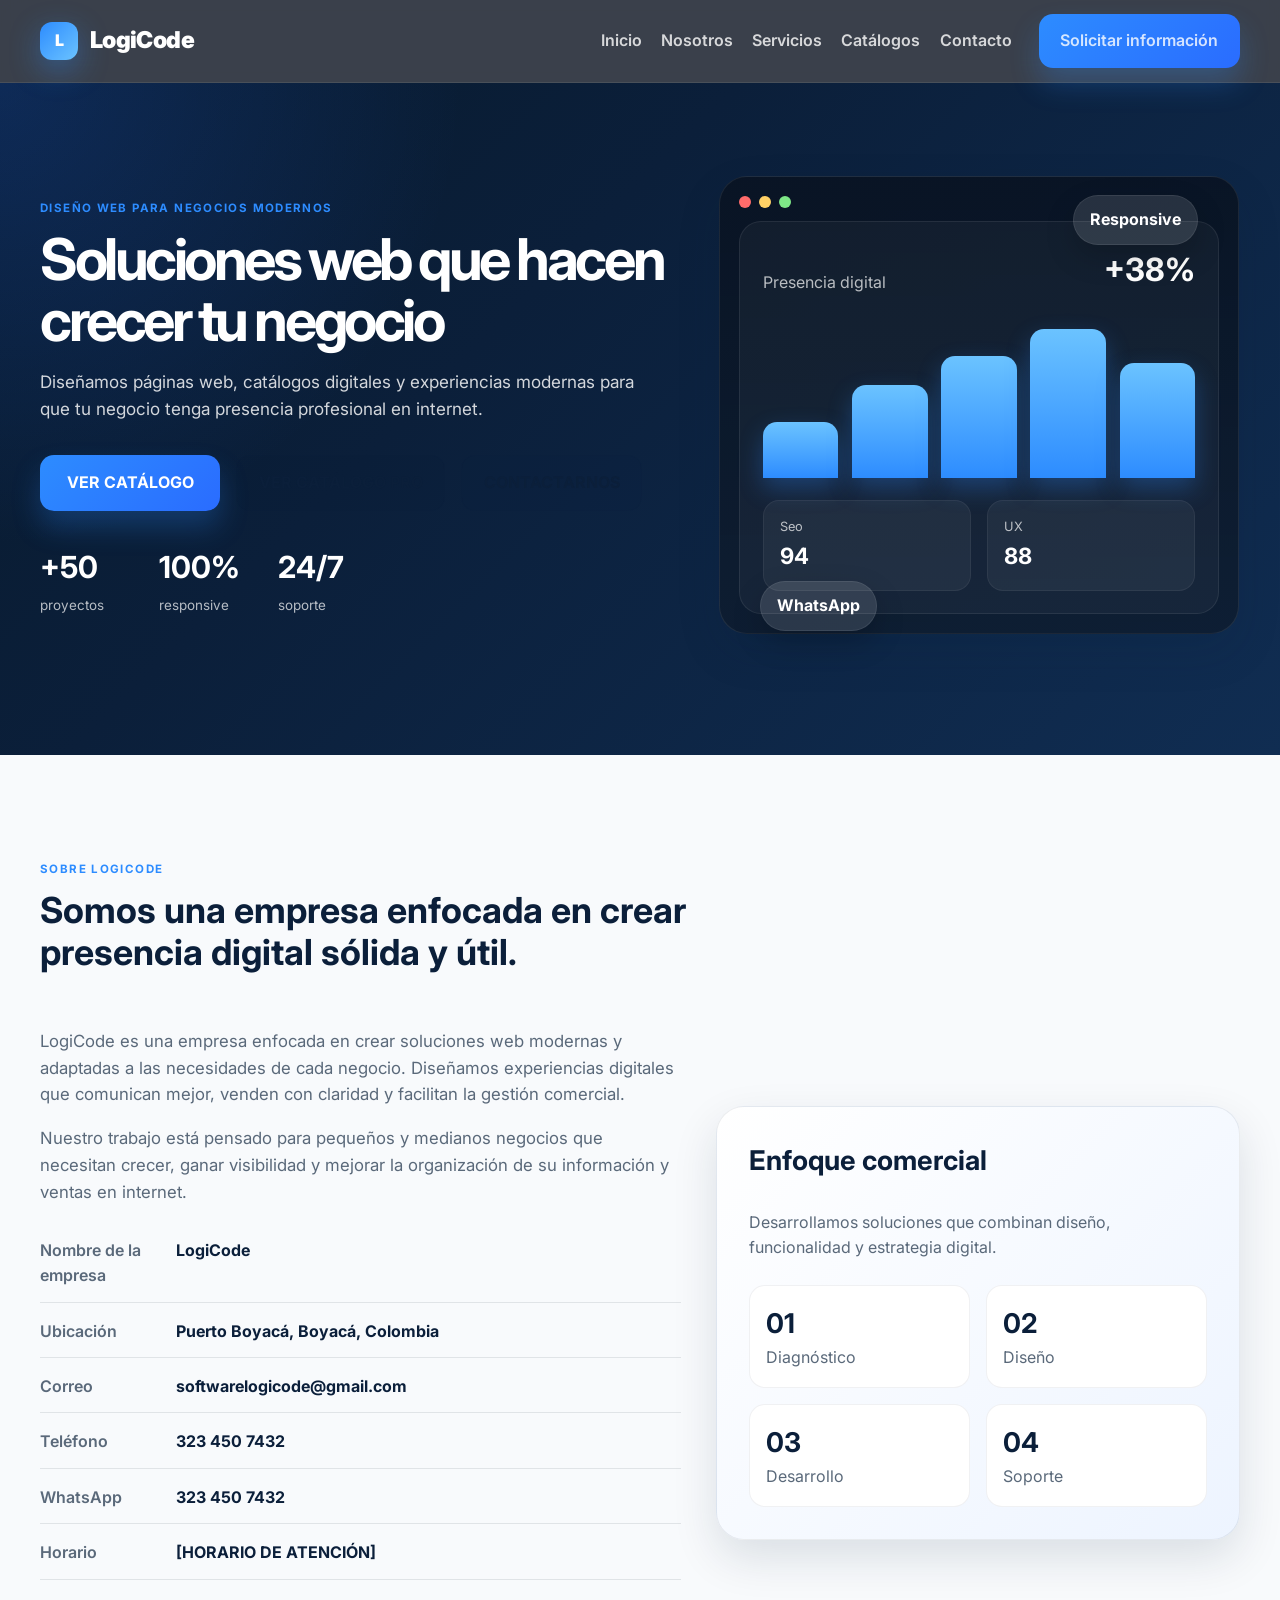
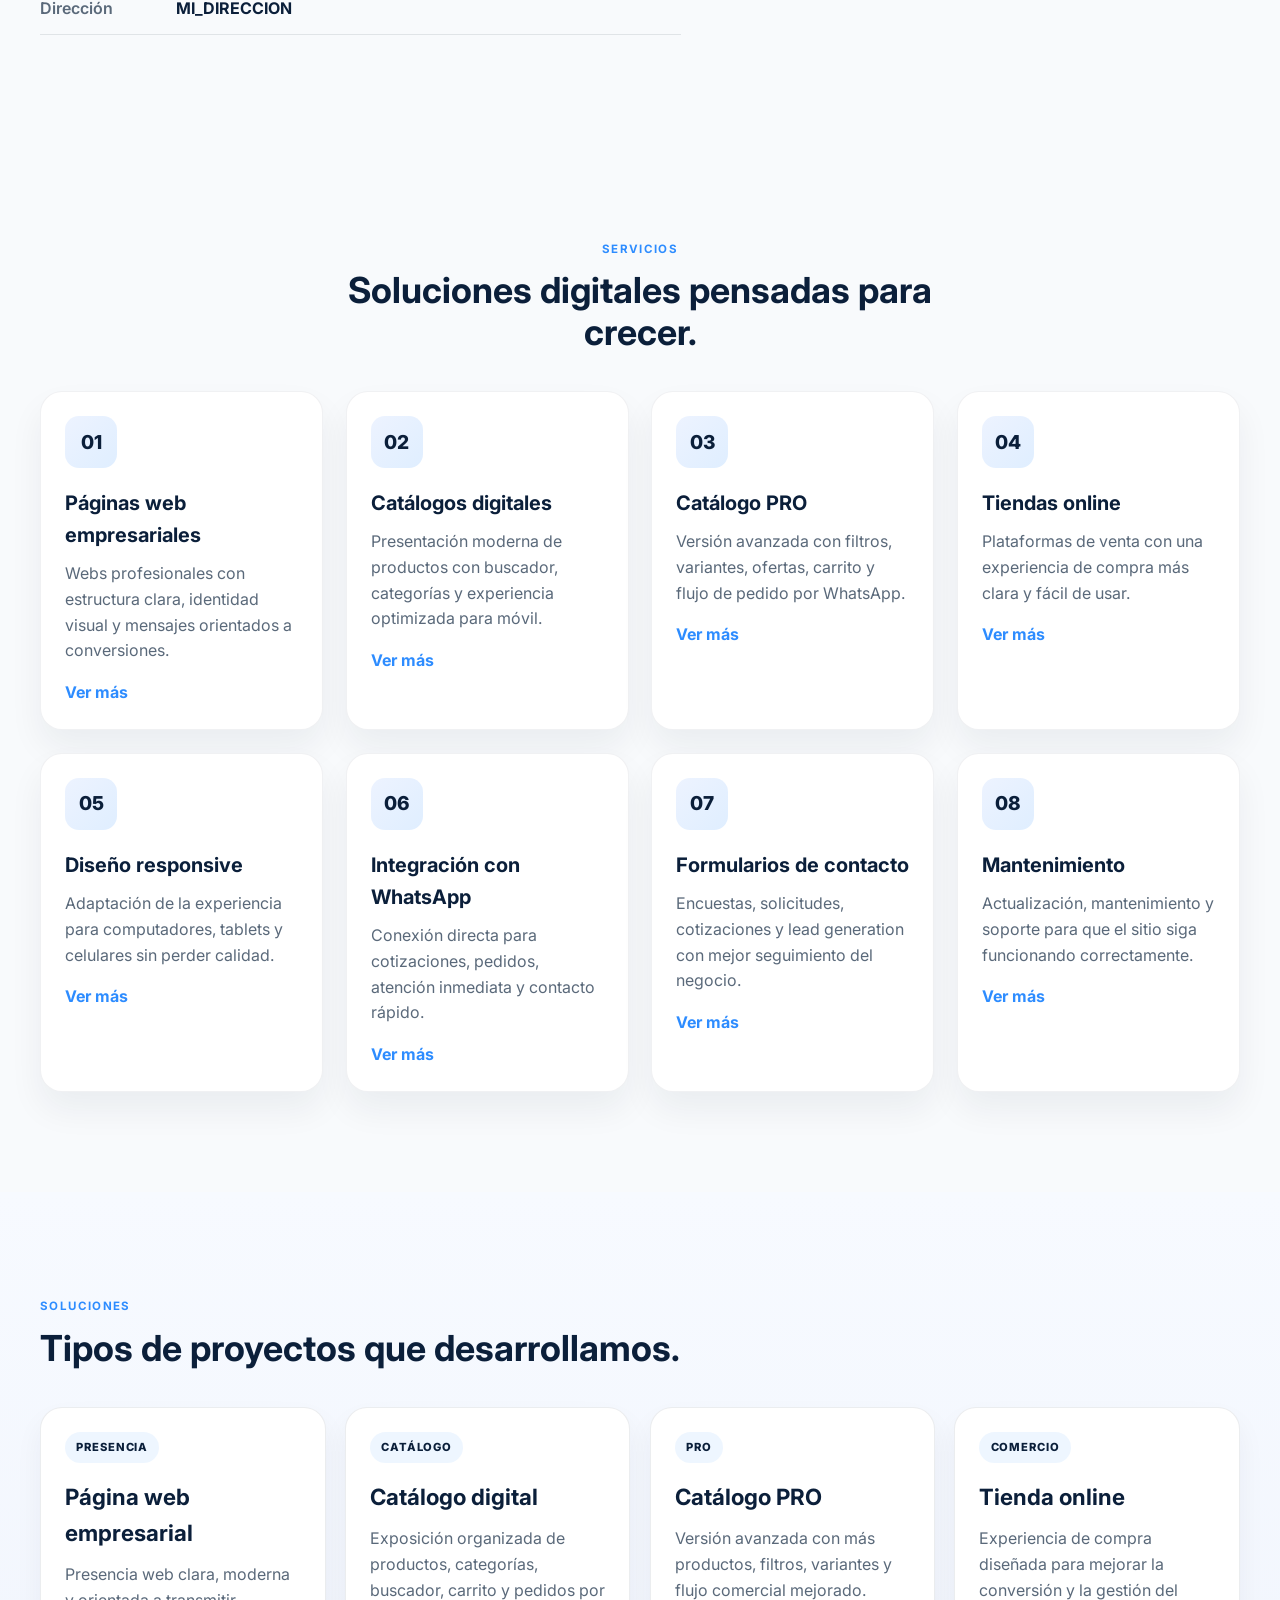
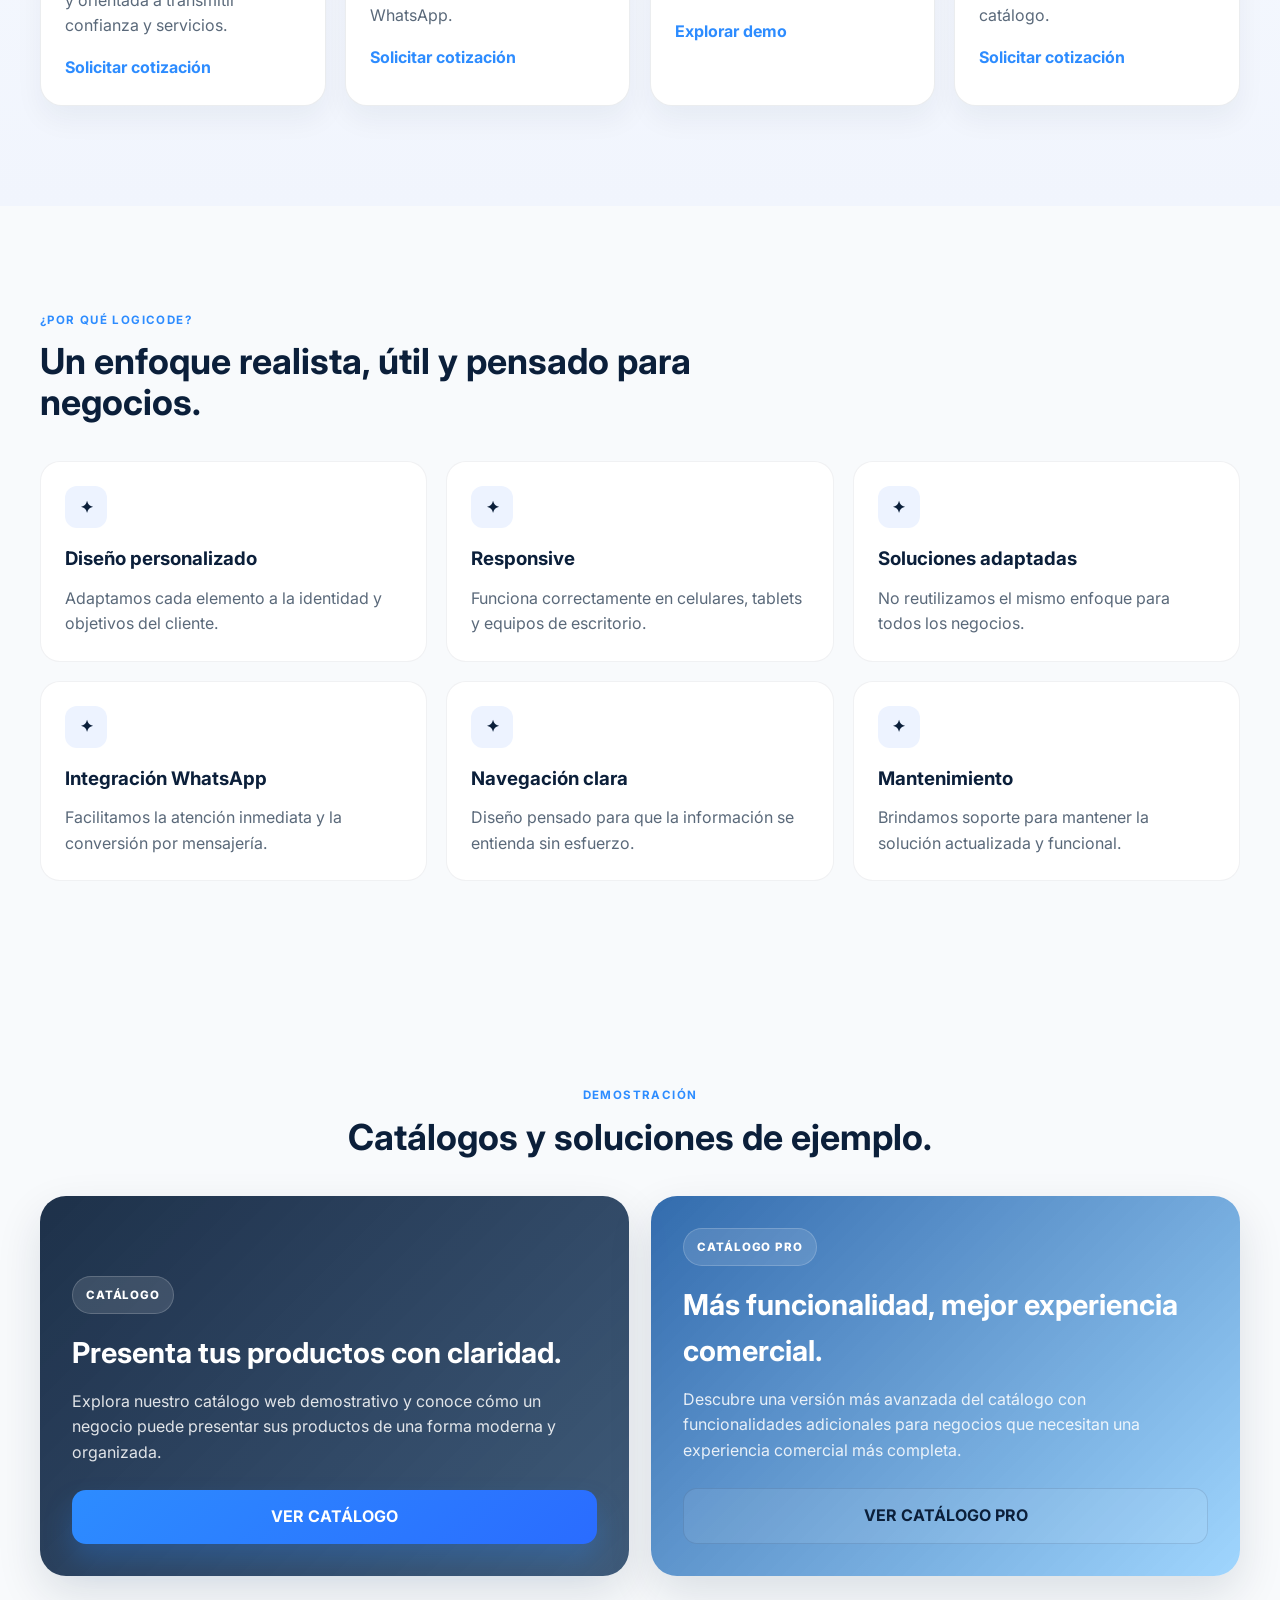
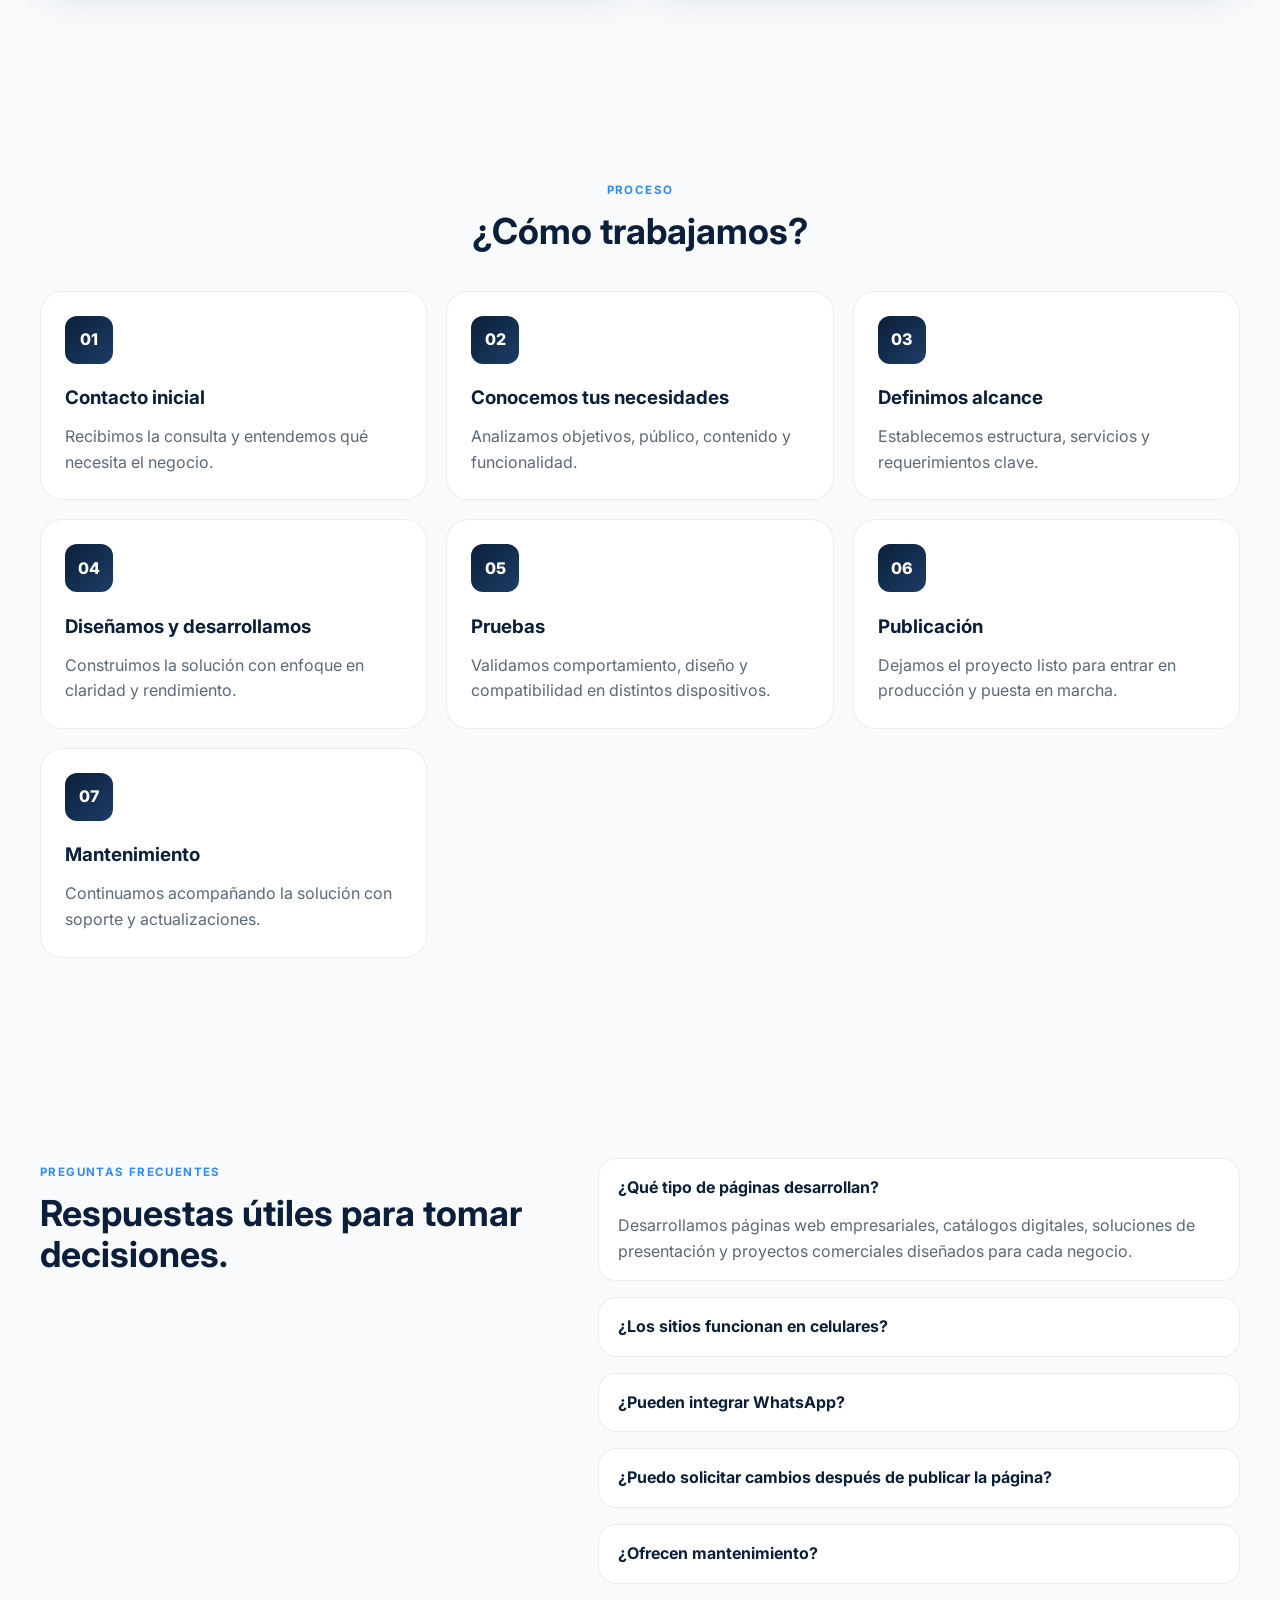
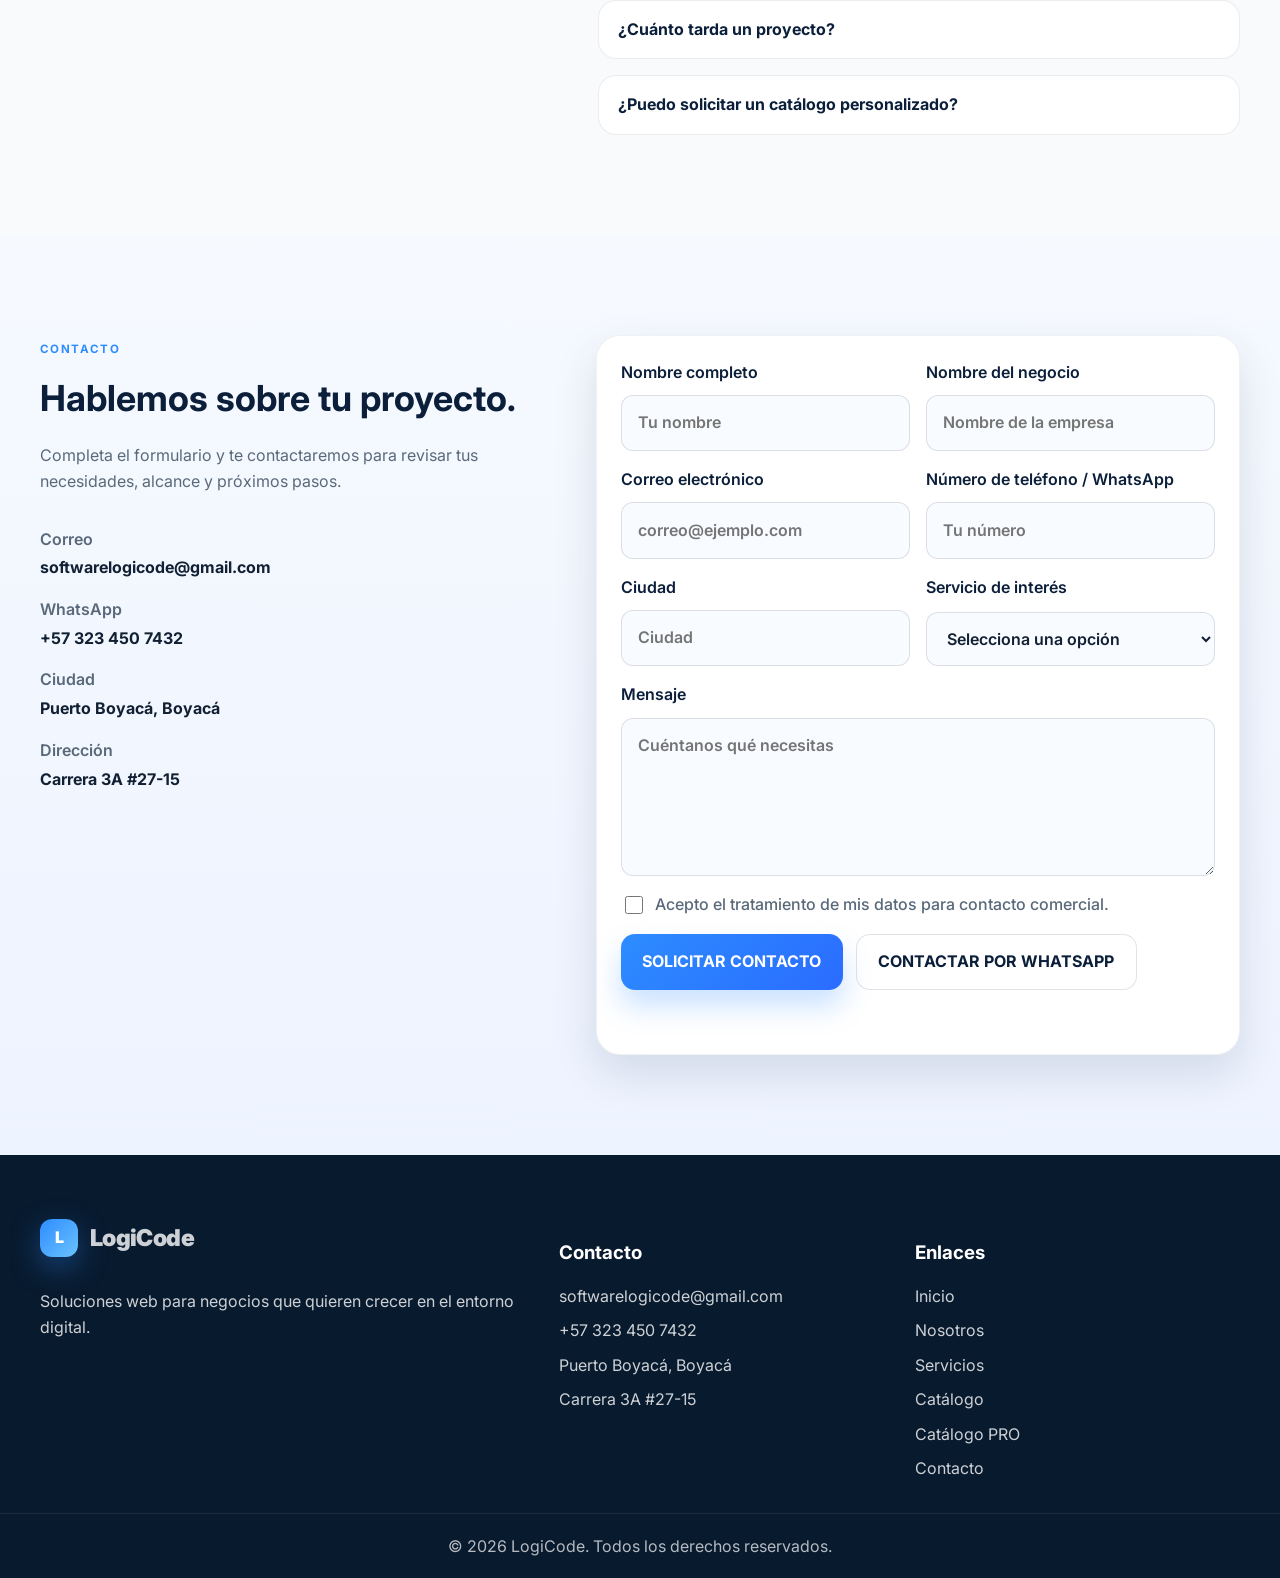
==== index.html @ 5fff2d97 "Add files via upload" ====
<!DOCTYPE html>
<html lang="es">
  <head>
    <meta charset="UTF-8" />
    <meta name="viewport" content="width=device-width, initial-scale=1.0" />
    <title>LogiCode | Desarrollo Web y Catálogos Digitales</title>
    <meta
      name="description"
      content="LogiCode desarrolla páginas web, catálogos digitales y soluciones web personalizadas para negocios."
    />
    <meta name="theme-color" content="#0b1f3a" />
    <meta property="og:title" content="LogiCode | Desarrollo Web y Catálogos Digitales" />
    <meta
      property="og:description"
      content="Soluciones web para negocios que quieren crecer en el entorno digital."
    />
    <meta property="og:type" content="website" />
    <link rel="icon" href="img/logo/favicon-placeholder.svg" type="image/svg+xml" />
    <link rel="preconnect" href="https://fonts.googleapis.com" />
    <link rel="preconnect" href="https://fonts.gstatic.com" crossorigin />
    <link
      href="https://fonts.googleapis.com/css2?family=Inter:wght@400;500;600;700;800;900&display=swap"
      rel="stylesheet"
    />
    <link rel="stylesheet" href="css/styles.css" />
    <link rel="stylesheet" href="css/responsive.css" />
  </head>
  <body>
    <header class="site-header">
      <div class="container nav-wrap">
        <a href="#inicio" class="brand" aria-label="LogiCode inicio">
          <span class="brand-mark">L</span>
          <span class="brand-text">LogiCode</span>
        </a>

        <button class="nav-toggle" aria-label="Abrir menú" aria-expanded="false">
          <span></span>
          <span></span>
          <span></span>
        </button>

        <nav class="main-nav" aria-label="Menú principal">
          <a href="#inicio">Inicio</a>
          <a href="#nosotros">Nosotros</a>
          <a href="#servicios">Servicios</a>
          <a href="#catalogos">Catálogos</a>
          <a href="#contacto">Contacto</a>
          <a href="#contacto" class="btn btn-primary nav-cta">Solicitar información</a>
        </nav>
      </div>
    </header>

    <main>
      <section id="inicio" class="hero section">
        <div class="container hero-grid">
          <div class="hero-copy">
            <span class="eyebrow">Diseño web para negocios modernos</span>
            <h1>Soluciones web que hacen crecer tu negocio</h1>
            <p>
              Diseñamos páginas web, catálogos digitales y experiencias modernas para que tu negocio tenga
              presencia profesional en internet.
            </p>

            <div class="hero-actions">
              <a
                class="btn btn-primary"
                href="https://mazosam69-source.github.io/tienda-online-prueba/"
                target="_blank"
                rel="noopener noreferrer"
                >VER CATÁLOGO</a
              >
              <a class="btn btn-secondary" href="catalogo-pro.html">VER CATÁLOGO PRO</a>
              <a class="btn btn-ghost" href="#contacto">CONTACTARNOS</a>
            </div>

            <ul class="hero-metrics" aria-label="Indicadores de LogiCode">
              <li><strong>+50</strong><span>proyectos</span></li>
              <li><strong>100%</strong><span>responsive</span></li>
              <li><strong>24/7</strong><span>soporte</span></li>
            </ul>
          </div>

          <div class="hero-visual" aria-label="Vista técnica de una web profesional">
            <div class="dashboard-card main-card">
              <div class="card-topbar">
                <span></span>
                <span></span>
                <span></span>
              </div>
              <div class="screen-content">
                <div class="stat-panel">
                  <p>Presencia digital</p>
                  <strong>+38%</strong>
                </div>
                <div class="chart-bars" aria-hidden="true">
                  <span style="height: 35%"></span>
                  <span style="height: 58%"></span>
                  <span style="height: 76%"></span>
                  <span style="height: 93%"></span>
                  <span style="height: 72%"></span>
                </div>
                <div class="mini-cards">
                  <div>
                    <span>Seo</span>
                    <strong>94</strong>
                  </div>
                  <div>
                    <span>UX</span>
                    <strong>88</strong>
                  </div>
                </div>
              </div>
            </div>
            <div class="floating-badge floating-badge-top">Responsive</div>
            <div class="floating-badge floating-badge-bottom">WhatsApp</div>
          </div>
        </div>
      </section>

      <section id="nosotros" class="section about">
        <div class="container">
          <div class="section-heading">
            <span class="eyebrow">Sobre LogiCode</span>
            <h2>Somos una empresa enfocada en crear presencia digital sólida y útil.</h2>
          </div>

          <div class="about-grid">
            <div class="about-copy">
              <p>
                LogiCode es una empresa enfocada en crear soluciones web modernas y adaptadas a las necesidades de
                cada negocio. Diseñamos experiencias digitales que comunican mejor, venden con claridad y facilitan la
                gestión comercial.
              </p>
              <p>
                Nuestro trabajo está pensado para pequeños y medianos negocios que necesitan crecer, ganar visibilidad y
                mejorar la organización de su información y ventas en internet.
              </p>

              <div class="info-list">
                <div>
                  <span>Nombre de la empresa    </span>
                  <strong>LogiCode</strong>
                </div>
                <div>
                  <span>Ubicación</span>
                  <strong>Puerto Boyacá, Boyacá, Colombia</strong>
                </div>
                <div>
                  <span>Correo</span>
                  <strong>softwarelogicode@gmail.com</strong>
                </div>
                <div>
                  <span>Teléfono</span>
                  <strong>323 450 7432</strong>
                </div>
                <div>
                  <span>WhatsApp</span>
                  <strong>323 450 7432</strong>
                </div>
                <div>
                  <span>Horario</span>
                  <strong>[HORARIO DE ATENCIÓN]</strong>
                </div>
                <div>
                  <span>Dirección</span>
                  <strong>MI_DIRECCION</strong>
                </div>
              </div>
            </div>

            <div class="about-panel">
              <div class="panel-card">
                <h3>Enfoque comercial</h3>
                <p>Desarrollamos soluciones que combinan diseño, funcionalidad y estrategia digital.</p>
                <div class="stats-mini">
                  <div>
                    <strong>01</strong>
                    <span>Diagnóstico</span>
                  </div>
                  <div>
                    <strong>02</strong>
                    <span>Diseño</span>
                  </div>
                  <div>
                    <strong>03</strong>
                    <span>Desarrollo</span>
                  </div>
                  <div>
                    <strong>04</strong>
                    <span>Soporte</span>
                  </div>
                </div>
              </div>
            </div>
          </div>
        </div>
      </section>

      <section id="servicios" class="section services">
        <div class="container">
          <div class="section-heading center">
            <span class="eyebrow">Servicios</span>
            <h2>Soluciones digitales pensadas para crecer.</h2>
          </div>

          <div class="cards-grid services-grid">
            <article class="service-card">
              <div class="icon-wrap">01</div>
              <h3>Páginas web empresariales</h3>
              <p>Webs profesionales con estructura clara, identidad visual y mensajes orientados a conversiones.</p>
              <a href="#contacto">Ver más</a>
            </article>

            <article class="service-card">
              <div class="icon-wrap">02</div>
              <h3>Catálogos digitales</h3>
              <p>Presentación moderna de productos con buscador, categorías y experiencia optimizada para móvil.</p>
              <a href="#catalogos">Ver más</a>
            </article>

            <article class="service-card">
              <div class="icon-wrap">03</div>
              <h3>Catálogo PRO</h3>
              <p>Versión avanzada con filtros, variantes, ofertas, carrito y flujo de pedido por WhatsApp.</p>
              <a href="catalogo-pro.html">Ver más</a>
            </article>

            <article class="service-card">
              <div class="icon-wrap">04</div>
              <h3>Tiendas online</h3>
              <p>Plataformas de venta con una experiencia de compra más clara y fácil de usar.</p>
              <a href="#contacto">Ver más</a>
            </article>

            <article class="service-card">
              <div class="icon-wrap">05</div>
              <h3>Diseño responsive</h3>
              <p>Adaptación de la experiencia para computadores, tablets y celulares sin perder calidad.</p>
              <a href="#contacto">Ver más</a>
            </article>

            <article class="service-card">
              <div class="icon-wrap">06</div>
              <h3>Integración con WhatsApp</h3>
              <p>Conexión directa para cotizaciones, pedidos, atención inmediata y contacto rápido.</p>
              <a href="#contacto">Ver más</a>
            </article>

            <article class="service-card">
              <div class="icon-wrap">07</div>
              <h3>Formularios de contacto</h3>
              <p>Encuestas, solicitudes, cotizaciones y lead generation con mejor seguimiento del negocio.</p>
              <a href="#contacto">Ver más</a>
            </article>

            <article class="service-card">
              <div class="icon-wrap">08</div>
              <h3>Mantenimiento</h3>
              <p>Actualización, mantenimiento y soporte para que el sitio siga funcionando correctamente.</p>
              <a href="#contacto">Ver más</a>
            </article>
          </div>
        </div>
      </section>

      <section class="section solutions">
        <div class="container">
          <div class="section-heading">
            <span class="eyebrow">Soluciones</span>
            <h2>Tipos de proyectos que desarrollamos.</h2>
          </div>

          <div class="solution-list">
            <article class="solution-item">
              <span class="solution-tag">PRESENCIA</span>
              <h3>Página web empresarial</h3>
              <p>Presencia web clara, moderna y orientada a transmitir confianza y servicios.</p>
              <a href="#contacto" class="link-button">Solicitar cotización</a>
            </article>

            <article class="solution-item">
              <span class="solution-tag">CATÁLOGO</span>
              <h3>Catálogo digital</h3>
              <p>Exposición organizada de productos, categorías, buscador, carrito y pedidos por WhatsApp.</p>
              <a href="#catalogos" class="link-button">Solicitar cotización</a>
            </article>

            <article class="solution-item">
              <span class="solution-tag">PRO</span>
              <h3>Catálogo PRO</h3>
              <p>Versión avanzada con más productos, filtros, variantes y flujo comercial mejorado.</p>
              <a href="catalogo-pro.html" class="link-button">Explorar demo</a>
            </article>

            <article class="solution-item">
              <span class="solution-tag">COMERCIO</span>
              <h3>Tienda online</h3>
              <p>Experiencia de compra diseñada para mejorar la conversión y la gestión del catálogo.</p>
              <a href="#contacto" class="link-button">Solicitar cotización</a>
            </article>
          </div>
        </div>
      </section>

      <section class="section advantages">
        <div class="container">
          <div class="section-heading">
            <span class="eyebrow">¿Por qué LogiCode?</span>
            <h2>Un enfoque realista, útil y pensado para negocios.</h2>
          </div>

          <div class="advantages-grid">
            <div class="advantage-item">
              <span class="advantage-icon">✦</span>
              <h3>Diseño personalizado</h3>
              <p>Adaptamos cada elemento a la identidad y objetivos del cliente.</p>
            </div>
            <div class="advantage-item">
              <span class="advantage-icon">✦</span>
              <h3>Responsive</h3>
              <p>Funciona correctamente en celulares, tablets y equipos de escritorio.</p>
            </div>
            <div class="advantage-item">
              <span class="advantage-icon">✦</span>
              <h3>Soluciones adaptadas</h3>
              <p>No reutilizamos el mismo enfoque para todos los negocios.</p>
            </div>
            <div class="advantage-item">
              <span class="advantage-icon">✦</span>
              <h3>Integración WhatsApp</h3>
              <p>Facilitamos la atención inmediata y la conversión por mensajería.</p>
            </div>
            <div class="advantage-item">
              <span class="advantage-icon">✦</span>
              <h3>Navegación clara</h3>
              <p>Diseño pensado para que la información se entienda sin esfuerzo.</p>
            </div>
            <div class="advantage-item">
              <span class="advantage-icon">✦</span>
              <h3>Mantenimiento</h3>
              <p>Brindamos soporte para mantener la solución actualizada y funcional.</p>
            </div>
          </div>
        </div>
      </section>

      <section id="catalogos" class="section demo-catalogs">
        <div class="container">
          <div class="section-heading center">
            <span class="eyebrow">Demostración</span>
            <h2>Catálogos y soluciones de ejemplo.</h2>
          </div>

          <div class="catalog-demo-grid">
            <article class="demo-card demo-card-primary">
              <span class="demo-label">CATÁLOGO</span>
              <h3>Presenta tus productos con claridad.</h3>
              <p>
                Explora nuestro catálogo web demostrativo y conoce cómo un negocio puede presentar sus productos de una
                forma moderna y organizada.
              </p>
              <a
                class="btn btn-primary"
                href="https://mazosam69-source.github.io/tienda-online-prueba/"
                target="_blank"
                rel="noopener noreferrer"
                >VER CATÁLOGO</a
              >
            </article>

            <article class="demo-card demo-card-secondary">
              <span class="demo-label">CATÁLOGO PRO</span>
              <h3>Más funcionalidad, mejor experiencia comercial.</h3>
              <p>
                Descubre una versión más avanzada del catálogo con funcionalidades adicionales para negocios que necesitan
                una experiencia comercial más completa.
              </p>
              <a class="btn btn-secondary" href="catalogo-pro.html">VER CATÁLOGO PRO</a>
            </article>
          </div>
        </div>
      </section>

      <section class="section process">
        <div class="container">
          <div class="section-heading center">
            <span class="eyebrow">Proceso</span>
            <h2>¿Cómo trabajamos?</h2>
          </div>

          <div class="process-grid">
            <div class="process-step">
              <span>01</span>
              <h3>Contacto inicial</h3>
              <p>Recibimos la consulta y entendemos qué necesita el negocio.</p>
            </div>
            <div class="process-step">
              <span>02</span>
              <h3>Conocemos tus necesidades</h3>
              <p>Analizamos objetivos, público, contenido y funcionalidad.</p>
            </div>
            <div class="process-step">
              <span>03</span>
              <h3>Definimos alcance</h3>
              <p>Establecemos estructura, servicios y requerimientos clave.</p>
            </div>
            <div class="process-step">
              <span>04</span>
              <h3>Diseñamos y desarrollamos</h3>
              <p>Construimos la solución con enfoque en claridad y rendimiento.</p>
            </div>
            <div class="process-step">
              <span>05</span>
              <h3>Pruebas</h3>
              <p>Validamos comportamiento, diseño y compatibilidad en distintos dispositivos.</p>
            </div>
            <div class="process-step">
              <span>06</span>
              <h3>Publicación</h3>
              <p>Dejamos el proyecto listo para entrar en producción y puesta en marcha.</p>
            </div>
            <div class="process-step">
              <span>07</span>
              <h3>Mantenimiento</h3>
              <p>Continuamos acompañando la solución con soporte y actualizaciones.</p>
            </div>
          </div>
        </div>
      </section>

      <section class="section faq">
        <div class="container faq-wrap">
          <div class="section-heading">
            <span class="eyebrow">Preguntas frecuentes</span>
            <h2>Respuestas útiles para tomar decisiones.</h2>
          </div>

          <div class="faq-list">
            <details open>
              <summary>¿Qué tipo de páginas desarrollan?</summary>
              <p>Desarrollamos páginas web empresariales, catálogos digitales, soluciones de presentación y proyectos comerciales diseñados para cada negocio.</p>
            </details>
            <details>
              <summary>¿Los sitios funcionan en celulares?</summary>
              <p>Sí. Todas nuestras soluciones se diseñan con enfoque responsive para que funcionen correctamente en computadores, tablets y celulares.</p>
            </details>
            <details>
              <summary>¿Pueden integrar WhatsApp?</summary>
              <p>Sí. Es una de las integraciones más comunes para atención, cotizaciones y pedidos directos.</p>
            </details>
            <details>
              <summary>¿Puedo solicitar cambios después de publicar la página?</summary>
              <p>La mayoría de proyectos pueden continuar adaptándose con ajustes posteriores, dependiendo del alcance inicial del proyecto.</p>
            </details>
            <details>
              <summary>¿Ofrecen mantenimiento?</summary>
              <p>Sí. Se puede ofrecer apoyo posterior para mantener actualizado, funcional y seguro el sitio.</p>
            </details>
            <details>
              <summary>¿Cuánto tarda un proyecto?</summary>
              <p>El tiempo depende del alcance, la cantidad de secciones, el contenido y la funcionalidad requerida.</p>
            </details>
            <details>
              <summary>¿Puedo solicitar un catálogo personalizado?</summary>
              <p>Sí. Diseñamos soluciones a medida para presentar productos, servicios, promociones y flujo comercial del negocio.</p>
            </details>
          </div>
        </div>
      </section>

      <section id="contacto" class="section contact">
        <div class="container contact-grid">
          <div class="contact-copy">
            <span class="eyebrow">Contacto</span>
            <h2>Hablemos sobre tu proyecto.</h2>
            <p>Completa el formulario y te contactaremos para revisar tus necesidades, alcance y próximos pasos.</p>

            <div class="contact-info">
              <div>
                <span>Correo</span>
                <strong>softwarelogicode@gmail.com</strong>
              </div>
              <div>
                <span>WhatsApp</span>
                <strong>+57 323 450 7432</strong>
              </div>
              <div>
                <span>Ciudad</span>
                <strong>Puerto Boyacá, Boyacá</strong>
              </div>
              <div>
                <span>Dirección</span>
                <strong>Carrera 3A #27-15</strong>
              </div>
            </div>
          </div>

          <form id="contactForm" class="contact-form" novalidate>
            <div class="field-row">
              <label>
                <span>Nombre completo</span>
                <input type="text" name="fullName" placeholder="Tu nombre" required />
              </label>
              <label>
                <span>Nombre del negocio</span>
                <input type="text" name="businessName" placeholder="Nombre de la empresa" required />
              </label>
            </div>

            <div class="field-row">
              <label>
                <span>Correo electrónico</span>
                <input type="email" name="email" placeholder="correo@ejemplo.com" required />
              </label>
              <label>
                <span>Número de teléfono / WhatsApp</span>
                <input type="tel" name="phone" placeholder="Tu número" required />
              </label>
            </div>

            <div class="field-row">
              <label>
                <span>Ciudad</span>
                <input type="text" name="city" placeholder="Ciudad" required />
              </label>
              <label>
                <span>Servicio de interés</span>
                <select name="service" required>
                  <option value="">Selecciona una opción</option>
                  <option value="Pagina web empresarial">Página web empresarial</option>
                  <option value="Catalogo digital">Catálogo digital</option>
                  <option value="Catalogo PRO">Catálogo PRO</option>
                  <option value="Tienda online">Tienda online</option>
                  <option value="Mantenimiento y soporte">Mantenimiento y soporte</option>
                  <option value="Otro">Otro</option>
                </select>
              </label>
            </div>

            <label>
              <span>Mensaje</span>
              <textarea name="message" rows="5" placeholder="Cuéntanos qué necesitas" required></textarea>
            </label>

            <label class="checkbox-line">
              <input type="checkbox" name="consent" required />
              <span>Acepto el tratamiento de mis datos para contacto comercial.</span>
            </label>

            <div class="form-actions">
              <button type="submit" class="btn btn-primary">SOLICITAR CONTACTO</button>
              <a
                class="btn btn-secondary"
                href="https://wa.me/573234507432?text=Hola%20LogiCode%2C%20quiero%20solicitar%20informaci%C3%B3n%20sobre%20sus%20servicios."
                target="_blank"
                rel="noopener noreferrer"
                >CONTACTAR POR WHATSAPP</a
              >
            </div>

            <p id="formStatus" class="form-status" aria-live="polite"></p>
          </form>
        </div>
      </section>
    </main>

    <footer class="site-footer">
      <div class="container footer-grid">
        <div>
          <a href="#inicio" class="brand footer-brand" aria-label="LogiCode">
            <span class="brand-mark">L</span>
            <span class="brand-text">LogiCode</span>
          </a>
          <p>Soluciones web para negocios que quieren crecer en el entorno digital.</p>
        </div>

        <div>
          <h3>Contacto</h3>
          <ul>
            <li>softwarelogicode@gmail.com</li>
            <li>+57 323 450 7432</li>
            <li>Puerto Boyacá, Boyacá</li>
            <li>Carrera 3A #27-15</li>
          </ul>
        </div>

        <div>
          <h3>Enlaces</h3>
          <ul>
            <li><a href="#inicio">Inicio</a></li>
            <li><a href="#nosotros">Nosotros</a></li>
            <li><a href="#servicios">Servicios</a></li>
            <li><a href="#catalogos">Catálogo</a></li>
            <li><a href="catalogo-pro.html">Catálogo PRO</a></li>
            <li><a href="#contacto">Contacto</a></li>
          </ul>
        </div>
      </div>
      <div class="footer-bottom">
        <div class="container">
          <p>© <span id="year"></span> LogiCode. Todos los derechos reservados.</p>
        </div>
      </div>
    </footer>

    <script src="js/config.js"></script>
    <script src="js/products.js"></script>
    <script src="js/form.js"></script>
    <script src="js/main.js"></script>
  </body>
</html>
---- css/styles.css ----
:root {
  --primary: #0b1f3a;
  --primary-strong: #08172d;
  --primary-soft: #1d3d66;
  --accent: #2d8cff;
  --accent-2: #6bc3ff;
  --surface: #f4f7fb;
  --surface-strong: #edf3ff;
  --card: #ffffff;
  --text: #122033;
  --muted: #5a697a;
  --line: rgba(18, 32, 51, 0.1);
  --success: #1f9d68;
  --warning: #e7a93e;
  --danger: #d92d4d;
  --shadow: 0 18px 45px rgba(11, 31, 58, 0.12);
  --radius: 18px;
  --max-width: 1200px;
}

* {
  box-sizing: border-box;
}

html {
  scroll-behavior: smooth;
}

body {
  margin: 0;
  font-family: "Inter", sans-serif;
  color: var(--text);
  background: #f8fafc;
  line-height: 1.6;
}

a {
  color: inherit;
  text-decoration: none;
}

img {
  max-width: 100%;
  display: block;
}

button,
input,
textarea,
select {
  font: inherit;
}

.container {
  width: min(var(--max-width), calc(100% - 2rem));
  margin: 0 auto;
}

.section {
  padding: 100px 0;
}

.eyebrow {
  display: inline-block;
  margin-bottom: 12px;
  font-weight: 700;
  letter-spacing: 0.12em;
  text-transform: uppercase;
  color: var(--accent);
  font-size: 0.72rem;
}

.section-heading {
  margin-bottom: 38px;
}

.section-heading h2 {
  margin: 0;
  color: var(--primary);
  font-size: clamp(2rem, 2.8vw, 3rem);
  line-height: 1.15;
  max-width: 680px;
}

.section-heading.center {
  text-align: center;
}

.section-heading.center h2 {
  margin-inline: auto;
}

.site-header {
  position: sticky;
  top: 0;
  z-index: 30;
  background: rgba(10, 18, 31, 0.8);
  backdrop-filter: blur(18px);
  border-bottom: 1px solid rgba(255, 255, 255, 0.08);
}

.nav-wrap {
  display: flex;
  align-items: center;
  justify-content: space-between;
  min-height: 82px;
}

.brand {
  display: inline-flex;
  align-items: center;
  gap: 0.75rem;
  font-weight: 900;
  letter-spacing: -0.04em;
  color: var(--card);
}

.brand-mark {
  width: 38px;
  height: 38px;
  border-radius: 12px;
  display: grid;
  place-items: center;
  background: linear-gradient(135deg, var(--accent), var(--accent-2));
  color: white;
  box-shadow: 0 10px 30px rgba(45, 140, 255, 0.38);
}

.brand-text {
  font-size: 1.45rem;
}

.main-nav {
  display: flex;
  align-items: center;
  gap: 1.2rem;
}

.main-nav a {
  color: rgba(255, 255, 255, 0.8);
  font-weight: 600;
  transition: color 0.2s ease;
}

.main-nav a:hover,
.main-nav a:focus-visible {
  color: white;
}

.nav-cta {
  margin-left: 0.5rem;
}

.btn {
  display: inline-flex;
  align-items: center;
  justify-content: center;
  border: 0;
  cursor: pointer;
  border-radius: 14px;
  padding: 0.9rem 1.35rem;
  font-weight: 700;
  transition: transform 0.2s ease, box-shadow 0.2s ease, background 0.2s ease;
  text-align: center;
}

.btn:hover,
.btn:focus-visible {
  transform: translateY(-1px);
}

.btn-primary {
  background: linear-gradient(135deg, var(--accent), #2a6cff);
  color: white;
  box-shadow: 0 16px 28px rgba(45, 140, 255, 0.25);
}

.btn-secondary {
  background: rgba(255, 255, 255, 0.08);
  color: var(--primary);
  border: 1px solid rgba(11, 31, 58, 0.12);
}

.hero .btn-secondary {
  background: rgba(11, 31, 58, 0.04);
}

.btn-ghost {
  background: rgba(11, 31, 58, 0.03);
  color: var(--primary);
  border: 1px solid rgba(11, 31, 58, 0.12);
}

.btn-small {
  padding: 0.6rem 0.9rem;
  font-size: 0.85rem;
}

.btn-full {
  width: 100%;
}

.hero {
  background: radial-gradient(circle at top left, rgba(42, 108, 255, 0.2), transparent 32%),
    linear-gradient(135deg, #071a2d 0%, #0b1f3a 38%, #102d52 100%);
  color: white;
  padding-top: 72px;
}

.hero-grid {
  display: grid;
  grid-template-columns: 1.1fr 0.9fr;
  align-items: center;
  gap: 2.5rem;
}

.hero-copy h1 {
  margin: 0;
  font-size: clamp(2.5rem, 4.5vw, 4.6rem);
  line-height: 1.05;
  letter-spacing: -0.06em;
}

.hero-copy p {
  max-width: 620px;
  margin-top: 1.1rem;
  font-size: 1.07rem;
  color: rgba(255, 255, 255, 0.82);
}

.hero-actions {
  display: flex;
  flex-wrap: wrap;
  gap: 1rem;
  margin-top: 2rem;
}

.hero-actions .btn-primary,
.hero-actions .btn-secondary,
.hero-actions .btn-ghost {
  min-width: 180px;
}

.hero-metrics {
  list-style: none;
  margin: 2rem 0 0;
  padding: 0;
  display: flex;
  flex-wrap: wrap;
  gap: 1.8rem;
}

.hero-metrics li {
  display: flex;
  flex-direction: column;
  gap: 0.2rem;
  min-width: 90px;
}

.hero-metrics strong {
  font-size: 1.9rem;
  color: #fff;
}

.hero-metrics span {
  color: rgba(255, 255, 255, 0.7);
  font-size: 0.84rem;
}

.hero-visual {
  position: relative;
  min-height: 500px;
  display: grid;
  place-items: center;
}

.dashboard-card {
  width: min(520px, 100%);
  background: linear-gradient(180deg, rgba(9, 19, 34, 0.9), rgba(14, 28, 46, 0.82));
  border: 1px solid rgba(255, 255, 255, 0.08);
  border-radius: 28px;
  box-shadow: var(--shadow);
  padding: 1.2rem;
}

.card-topbar {
  display: flex;
  gap: 0.5rem;
  padding-bottom: 0.8rem;
}

.card-topbar span {
  width: 12px;
  height: 12px;
  border-radius: 50%;
  display: inline-block;
  background: rgba(255, 255, 255, 0.45);
}

.card-topbar span:first-child {
  background: #ff6b6b;
}

.card-topbar span:nth-child(2) {
  background: #ffd166;
}

.card-topbar span:nth-child(3) {
  background: #7ee787;
}

.screen-content {
  background: rgba(255, 255, 255, 0.04);
  border-radius: 22px;
  border: 1px solid rgba(255, 255, 255, 0.08);
  padding: 1.4rem;
}

.stat-panel {
  display: flex;
  justify-content: space-between;
  align-items: end;
  margin-bottom: 1rem;
}

.stat-panel p {
  margin: 0;
  color: rgba(255, 255, 255, 0.7);
}

.stat-panel strong {
  font-size: 2rem;
  color: white;
}

.chart-bars {
  display: flex;
  align-items: end;
  gap: 0.85rem;
  height: 160px;
  margin: 1.4rem 0;
}

.chart-bars span {
  flex: 1;
  border-radius: 14px 14px 0 0;
  background: linear-gradient(180deg, var(--accent-2), var(--accent));
  box-shadow: 0 10px 24px rgba(45, 140, 255, 0.3);
}

.mini-cards {
  display: grid;
  grid-template-columns: repeat(2, minmax(0, 1fr));
  gap: 1rem;
}

.mini-cards div {
  background: rgba(255, 255, 255, 0.05);
  border: 1px solid rgba(255, 255, 255, 0.06);
  border-radius: 16px;
  padding: 1rem;
}

.mini-cards span {
  display: block;
  color: rgba(255, 255, 255, 0.7);
  font-size: 0.8rem;
}

.mini-cards strong {
  color: white;
  font-size: 1.4rem;
}

.floating-badge {
  position: absolute;
  padding: 0.7rem 1rem;
  border-radius: 999px;
  background: rgba(255, 255, 255, 0.12);
  border: 1px solid rgba(255, 255, 255, 0.08);
  font-weight: 700;
  color: white;
  box-shadow: 0 12px 30px rgba(0, 0, 0, 0.18);
}

.floating-badge-top {
  top: 40px;
  right: 8%;
}

.floating-badge-bottom {
  bottom: 24px;
  left: 8%;
}

.about-grid {
  display: grid;
  grid-template-columns: 1.1fr 0.9fr;
  gap: 2.2rem;
  align-items: center;
}

.about-copy p {
  color: var(--muted);
  font-size: 1.05rem;
}

.info-list {
  display: grid;
  gap: 1rem;
  margin-top: 2rem;
}

.info-list div {
  display: grid;
  grid-template-columns: 120px 1fr;
  gap: 1rem;
  padding-bottom: 0.8rem;
  border-bottom: 1px solid var(--line);
}

.info-list span {
  color: var(--muted);
  font-weight: 600;
}

.info-list strong {
  color: var(--primary);
}

.about-panel {
  display: flex;
  justify-content: center;
}

.panel-card {
  width: 100%;
  background: linear-gradient(135deg, #ffffff, #edf4ff);
  border: 1px solid rgba(11, 31, 58, 0.08);
  border-radius: 28px;
  padding: 2rem;
  box-shadow: var(--shadow);
}

.panel-card h3 {
  margin-top: 0;
  color: var(--primary);
  font-size: 1.7rem;
}

.panel-card p {
  color: var(--muted);
}

.stats-mini {
  display: grid;
  grid-template-columns: repeat(2, minmax(0, 1fr));
  gap: 1rem;
  margin-top: 1.5rem;
}

.stats-mini div {
  background: white;
  border: 1px solid rgba(11, 31, 58, 0.06);
  border-radius: 16px;
  padding: 1rem;
}

.stats-mini strong {
  display: block;
  color: var(--primary);
  font-size: 1.7rem;
}

.stats-mini span {
  color: var(--muted);
}

.cards-grid {
  display: grid;
  grid-template-columns: repeat(4, minmax(0, 1fr));
  gap: 1.4rem;
}

.service-card {
  background: white;
  border: 1px solid rgba(11, 31, 58, 0.06);
  border-radius: 22px;
  padding: 1.5rem;
  box-shadow: 0 18px 34px rgba(17, 30, 50, 0.06);
  transition: transform 0.2s ease, box-shadow 0.2s ease;
}

.service-card:hover {
  transform: translateY(-4px);
  box-shadow: 0 28px 50px rgba(17, 30, 50, 0.12);
}

.icon-wrap {
  display: grid;
  place-items: center;
  width: 52px;
  height: 52px;
  border-radius: 14px;
  background: linear-gradient(135deg, var(--surface-strong), #dfeeff);
  color: var(--primary);
  font-weight: 800;
  font-size: 1.2rem;
}

.service-card h3 {
  color: var(--primary);
  font-size: 1.25rem;
  margin: 1.2rem 0 0.65rem;
}

.service-card p {
  color: var(--muted);
  margin: 0 0 1rem;
}

.service-card a {
  color: var(--accent);
  font-weight: 700;
}

.solutions {
  background: linear-gradient(180deg, #f7faff, #f1f5fd);
}

.solution-list {
  display: grid;
  grid-template-columns: repeat(4, minmax(0, 1fr));
  gap: 1.2rem;
}

.solution-item {
  background: white;
  border-radius: 22px;
  border: 1px solid rgba(11, 31, 58, 0.08);
  padding: 1.5rem;
  box-shadow: 0 14px 28px rgba(17, 30, 50, 0.05);
}

.solution-tag {
  display: inline-flex;
  padding: 0.42rem 0.7rem;
  border-radius: 999px;
  background: rgba(45, 140, 255, 0.08);
  color: var(--primary);
  font-size: 0.7rem;
  font-weight: 800;
  letter-spacing: 0.08em;
  text-transform: uppercase;
}

.solution-item h3 {
  color: var(--primary);
  font-size: 1.4rem;
  margin: 1rem 0 0.7rem;
}

.solution-item p {
  color: var(--muted);
  margin: 0 0 1rem;
}

.link-button {
  font-weight: 700;
  color: var(--accent);
}

.advantages-grid {
  display: grid;
  grid-template-columns: repeat(3, minmax(0, 1fr));
  gap: 1.2rem;
}

.advantage-item {
  background: white;
  border: 1px solid rgba(11, 31, 58, 0.06);
  border-radius: 20px;
  padding: 1.5rem;
}

.advantage-icon {
  width: 42px;
  height: 42px;
  display: grid;
  place-items: center;
  border-radius: 12px;
  background: var(--surface-strong);
  color: var(--primary);
  font-weight: 800;
  margin-bottom: 1rem;
}

.advantage-item h3 {
  margin: 0 0 0.7rem;
  color: var(--primary);
}

.advantage-item p {
  margin: 0;
  color: var(--muted);
}

.catalog-demo-grid {
  display: grid;
  grid-template-columns: repeat(2, minmax(0, 1fr));
  gap: 1.4rem;
}

.demo-card {
  border-radius: 26px;
  padding: 2rem;
  min-height: 320px;
  display: flex;
  flex-direction: column;
  justify-content: flex-end;
  box-shadow: var(--shadow);
}

.demo-card-primary {
  background: linear-gradient(135deg, rgba(11, 31, 58, 0.92), rgba(17, 52, 90, 0.8)),
    url("https://images.unsplash.com/photo-1522202176988-66273c2fd55f?auto=format&fit=crop&w=1200&q=80") center/cover;
  color: white;
}

.demo-card-secondary {
  background: linear-gradient(135deg, rgba(34, 95, 166, 0.92), rgba(123, 198, 255, 0.7)),
    url("https://images.unsplash.com/photo-1552664730-d307ca884978?auto=format&fit=crop&w=1200&q=80") center/cover;
  color: white;
}

.demo-label {
  display: inline-flex;
  align-self: flex-start;
  margin-bottom: 1rem;
  background: rgba(255, 255, 255, 0.12);
  border: 1px solid rgba(255, 255, 255, 0.18);
  color: white;
  padding: 0.55rem 0.8rem;
  border-radius: 999px;
  font-size: 0.72rem;
  text-transform: uppercase;
  font-weight: 800;
  letter-spacing: 0.08em;
}

.demo-card h3 {
  margin: 0 0 0.8rem;
  font-size: clamp(1.8rem, 2vw, 2.4rem);
}

.demo-card p {
  margin: 0 0 1.5rem;
  max-width: 500px;
  color: rgba(255, 255, 255, 0.86);
}

.process-grid {
  display: grid;
  grid-template-columns: repeat(3, minmax(0, 1fr));
  gap: 1.2rem;
}

.process-step {
  background: white;
  border: 1px solid rgba(11, 31, 58, 0.08);
  border-radius: 22px;
  padding: 1.5rem;
}

.process-step span {
  display: inline-flex;
  align-items: center;
  justify-content: center;
  width: 48px;
  height: 48px;
  border-radius: 12px;
  background: linear-gradient(135deg, var(--primary), var(--primary-soft));
  color: white;
  font-weight: 800;
}

.process-step h3 {
  margin: 1.2rem 0 0.7rem;
  color: var(--primary);
}

.process-step p {
  margin: 0;
  color: var(--muted);
}

.faq-wrap {
  display: grid;
  grid-template-columns: 0.9fr 1.1fr;
  gap: 2rem;
  align-items: start;
}

.faq-list {
  display: grid;
  gap: 1rem;
}

.faq-list details {
  background: white;
  border-radius: 18px;
  border: 1px solid rgba(11, 31, 58, 0.08);
  padding: 1rem 1.2rem;
}

.faq-list summary {
  cursor: pointer;
  list-style: none;
  font-weight: 700;
  color: var(--primary);
}

.faq-list summary::-webkit-details-marker {
  display: none;
}

.faq-list p {
  margin: 0.8rem 0 0;
  color: var(--muted);
}

.contact {
  background: linear-gradient(180deg, #f6faff 0%, #edf3ff 100%);
}

.contact-grid {
  display: grid;
  grid-template-columns: 0.9fr 1.1fr;
  gap: 1.8rem;
  align-items: start;
}

.contact-copy h2 {
  margin: 0;
  color: var(--primary);
  font-size: clamp(2rem, 2.8vw, 2.8rem);
}

.contact-copy p {
  color: var(--muted);
}

.contact-info {
  margin-top: 2rem;
  display: grid;
  gap: 1rem;
}

.contact-info div {
  display: grid;
  gap: 0.2rem;
}

.contact-info span {
  color: var(--muted);
  font-weight: 600;
}

.contact-form {
  background: white;
  border: 1px solid rgba(11, 31, 58, 0.06);
  border-radius: 24px;
  padding: 1.5rem;
  box-shadow: var(--shadow);
}

.field-row {
  display: grid;
  grid-template-columns: repeat(2, minmax(0, 1fr));
  gap: 1rem;
}

.contact-form label {
  display: grid;
  gap: 0.6rem;
  margin-bottom: 1rem;
  color: var(--primary);
  font-weight: 600;
}

.contact-form input,
.contact-form textarea,
.contact-form select {
  width: 100%;
  border-radius: 12px;
  border: 1px solid rgba(15, 23, 42, 0.12);
  background: #f8fbff;
  padding: 0.9rem 1rem;
  color: var(--text);
}

.contact-form input:focus,
.contact-form textarea:focus,
.contact-form select:focus {
  outline: 3px solid rgba(45, 140, 255, 0.18);
  border-color: rgba(45, 140, 255, 0.45);
}

.checkbox-line {
  display: flex !important;
  align-items: start;
  gap: 0.7rem;
}

.checkbox-line input {
  width: 18px;
  height: 18px;
  margin-top: 0.25rem;
}

.checkbox-line span {
  color: var(--muted);
  font-weight: 500;
}

.form-actions {
  display: flex;
  flex-wrap: wrap;
  gap: 0.8rem;
}

.form-status {
  min-height: 24px;
  margin: 1rem 0 0;
  font-weight: 600;
}

.form-status.error {
  color: var(--danger);
}

.form-status.success {
  color: var(--success);
}

.site-footer {
  background: #081a2e;
  color: rgba(255, 255, 255, 0.8);
  padding-top: 4rem;
}

.footer-grid {
  display: grid;
  grid-template-columns: 1.5fr 1fr 1fr;
  gap: 2rem;
}

.footer-brand {
  margin-bottom: 1rem;
}

.site-footer h3 {
  color: white;
  margin-bottom: 1rem;
}

.site-footer ul {
  list-style: none;
  padding: 0;
  margin: 0;
  display: grid;
  gap: 0.55rem;
}

.site-footer a {
  color: rgba(255, 255, 255, 0.8);
}

.footer-bottom {
  border-top: 1px solid rgba(255, 255, 255, 0.08);
  margin-top: 2rem;
  padding: 1.2rem 0;
}

.footer-bottom p {
  margin: 0;
  text-align: center;
  color: rgba(255, 255, 255, 0.7);
}

.nav-toggle {
  display: none;
  flex-direction: column;
  gap: 0.25rem;
  background: transparent;
  border: none;
  cursor: pointer;
}

.nav-toggle span {
  display: block;
  width: 26px;
  height: 3px;
  border-radius: 999px;
  background: white;
}

.hidden {
  display: none !important;
}
---- css/responsive.css ----
@media (max-width: 1024px) {
  .cards-grid {
    grid-template-columns: repeat(2, minmax(0, 1fr));
  }

  .solution-list,
  .advantages-grid,
  .process-grid {
    grid-template-columns: repeat(2, minmax(0, 1fr));
  }

  .catalog-main {
    grid-template-columns: 1fr;
  }

  .filters-panel {
    position: static;
  }

  .product-grid {
    grid-template-columns: repeat(2, minmax(0, 1fr));
  }

  .admin-grid {
    grid-template-columns: 190px minmax(0, 1fr) !important;
  }

  .stats-grid {
    grid-template-columns: repeat(2, minmax(0, 1fr)) !important;
  }
}

@media (max-width: 820px) {
  .main-nav {
    position: fixed;
    top: 82px;
    right: 0;
    left: 0;
    display: none;
    flex-direction: column;
    padding: 1.2rem;
    background: rgba(10, 18, 31, 0.96);
    border-top: 1px solid rgba(255, 255, 255, 0.08);
  }

  .main-nav.is-open {
    display: flex;
  }

  .nav-toggle {
    display: flex;
  }

  .hero-grid,
  .about-grid,
  .faq-wrap,
  .contact-grid,
  .catalog-hero-grid,
  .modal-content,
  .footer-grid {
    grid-template-columns: 1fr;
  }

  .field-row {
    grid-template-columns: 1fr;
  }

  .cards-grid,
  .solution-list,
  .advantages-grid,
  .process-grid,
  .product-grid {
    grid-template-columns: 1fr;
  }

  .catalog-header-inner {
    flex-wrap: wrap;
    padding: 0.8rem 0;
  }

  .catalog-nav {
    width: 100%;
    justify-content: center;
    order: 3;
  }

  .catalog-actions {
    width: 100%;
    justify-content: space-between;
  }

  .search-box input {
    width: min(220px, 60vw);
  }

  .admin-page .main-nav {
    position: static;
    display: flex;
    flex-direction: row;
    width: auto;
    max-width: 100%;
    overflow-x: auto;
    padding: 0;
    border-top: 0;
    background: transparent;
    white-space: nowrap;
  }

  .admin-shell {
    padding: 104px 0 48px !important;
  }

  .admin-grid {
    grid-template-columns: 1fr !important;
  }

  .admin-sidebar,
  .admin-content {
    border-radius: 18px;
  }

  .admin-sidebar {
    padding: 18px;
  }

  .admin-sidebar h2 {
    margin-top: 0;
  }

  .admin-sidebar nav {
    display: flex;
    gap: 8px;
    overflow-x: auto;
    padding-bottom: 4px;
  }

  .admin-sidebar a {
    flex: 0 0 auto;
    white-space: nowrap;
  }

  .admin-content {
    padding: 18px;
    min-width: 0;
  }

  .admin-toolbar {
    align-items: flex-start;
    flex-wrap: wrap;
    gap: 12px;
  }

  .admin-toolbar > div:last-child {
    display: flex;
    flex-wrap: wrap;
    gap: 8px;
  }

  .admin-toolbar .btn {
    margin-left: 0;
  }

  .admin-table {
    display: block;
    overflow-x: auto;
    white-space: nowrap;
  }
}

@media (max-width: 480px) {
  html {
    font-size: 15px;
  }

  .section {
    padding: 72px 0;
  }

  .hero-copy h1 {
    font-size: 2.5rem;
  }

  .hero-actions,
  .form-actions,
  .product-actions,
  .modal-actions {
    flex-direction: column;
  }

  .btn {
    width: 100%;
  }

  .hero-metrics {
    gap: 1rem;
  }

  .info-list div {
    grid-template-columns: 1fr;
    gap: 0.25rem;
  }

  .product-card {
    min-width: 0;
  }

  .cart-panel {
    width: 100%;
  }

  .modal-gallery-main {
    height: 260px;
  }

  .related-grid {
    grid-template-columns: 1fr;
  }

  .stats-grid {
    grid-template-columns: 1fr !important;
  }

  .admin-toolbar > div:last-child,
  .admin-toolbar > div:last-child .btn {
    width: 100%;
  }

  .admin-toolbar > div:last-child .btn {
    margin: 0;
  }
}
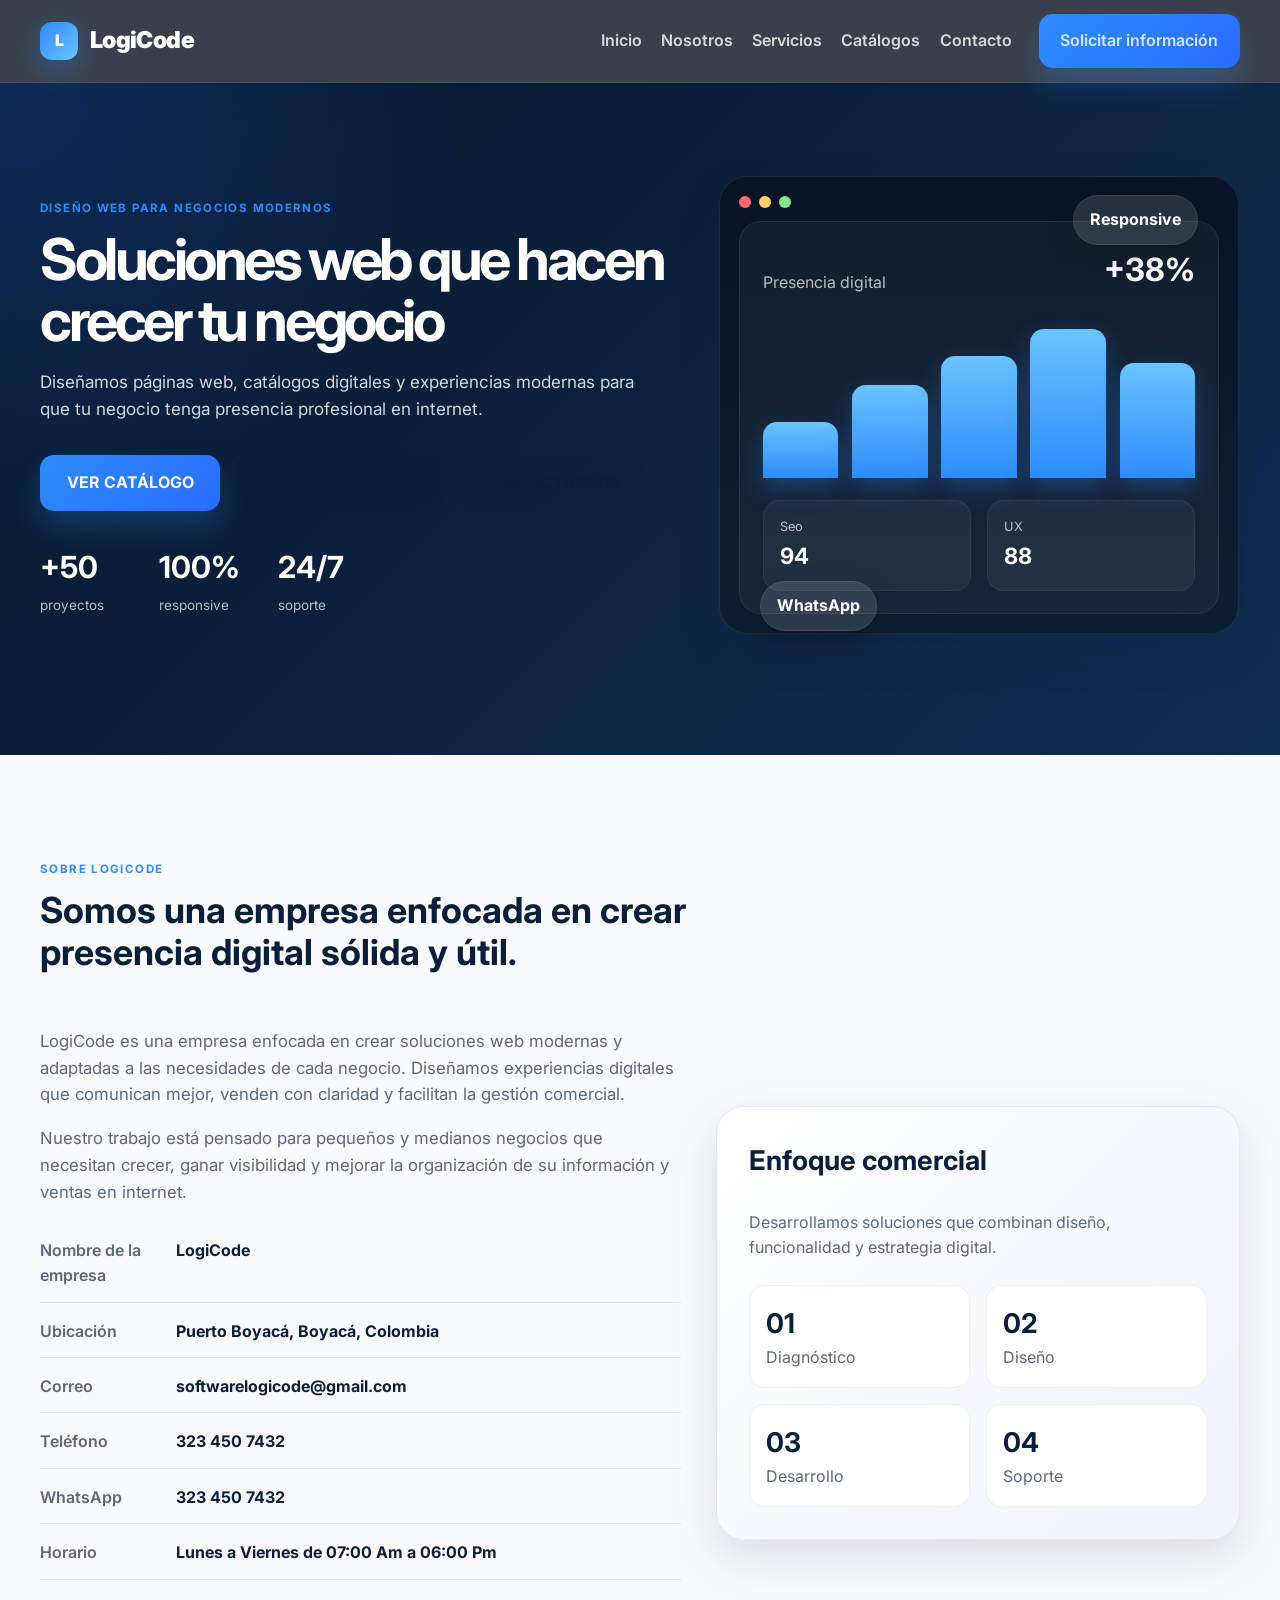
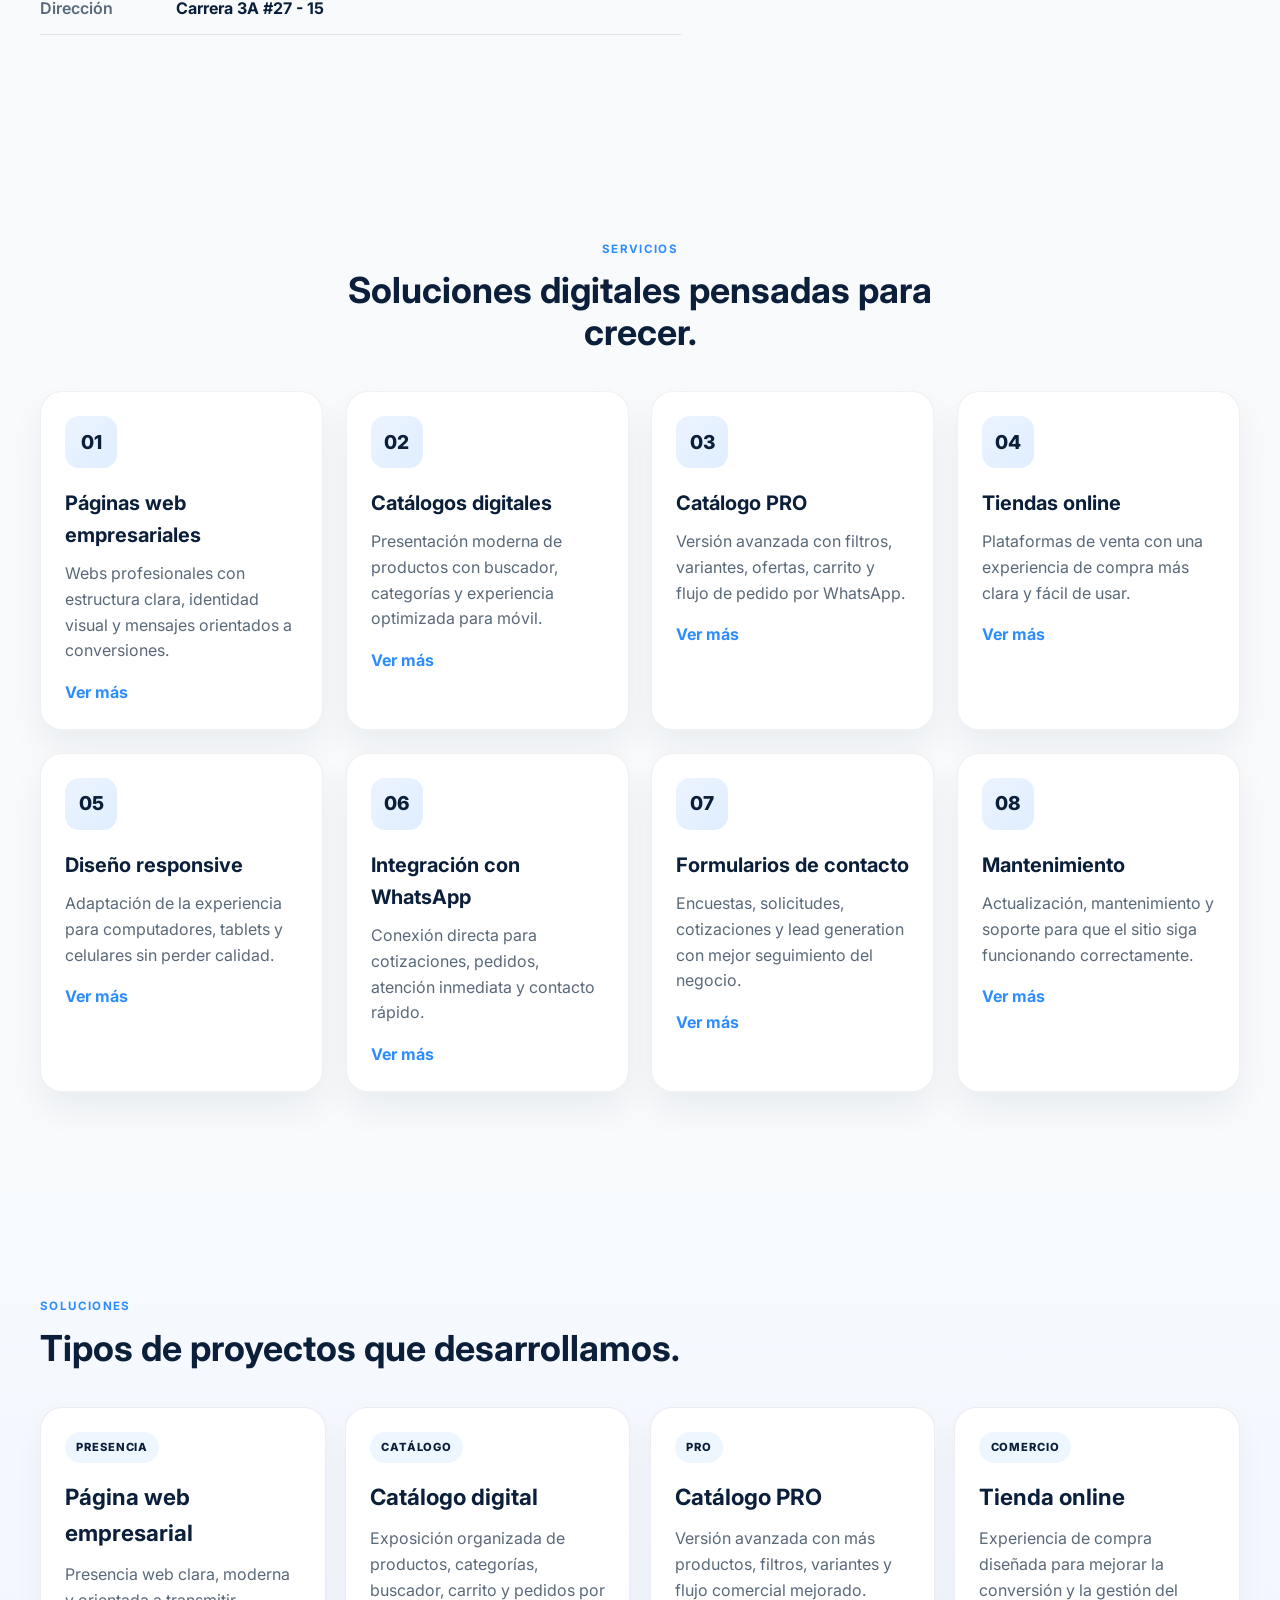
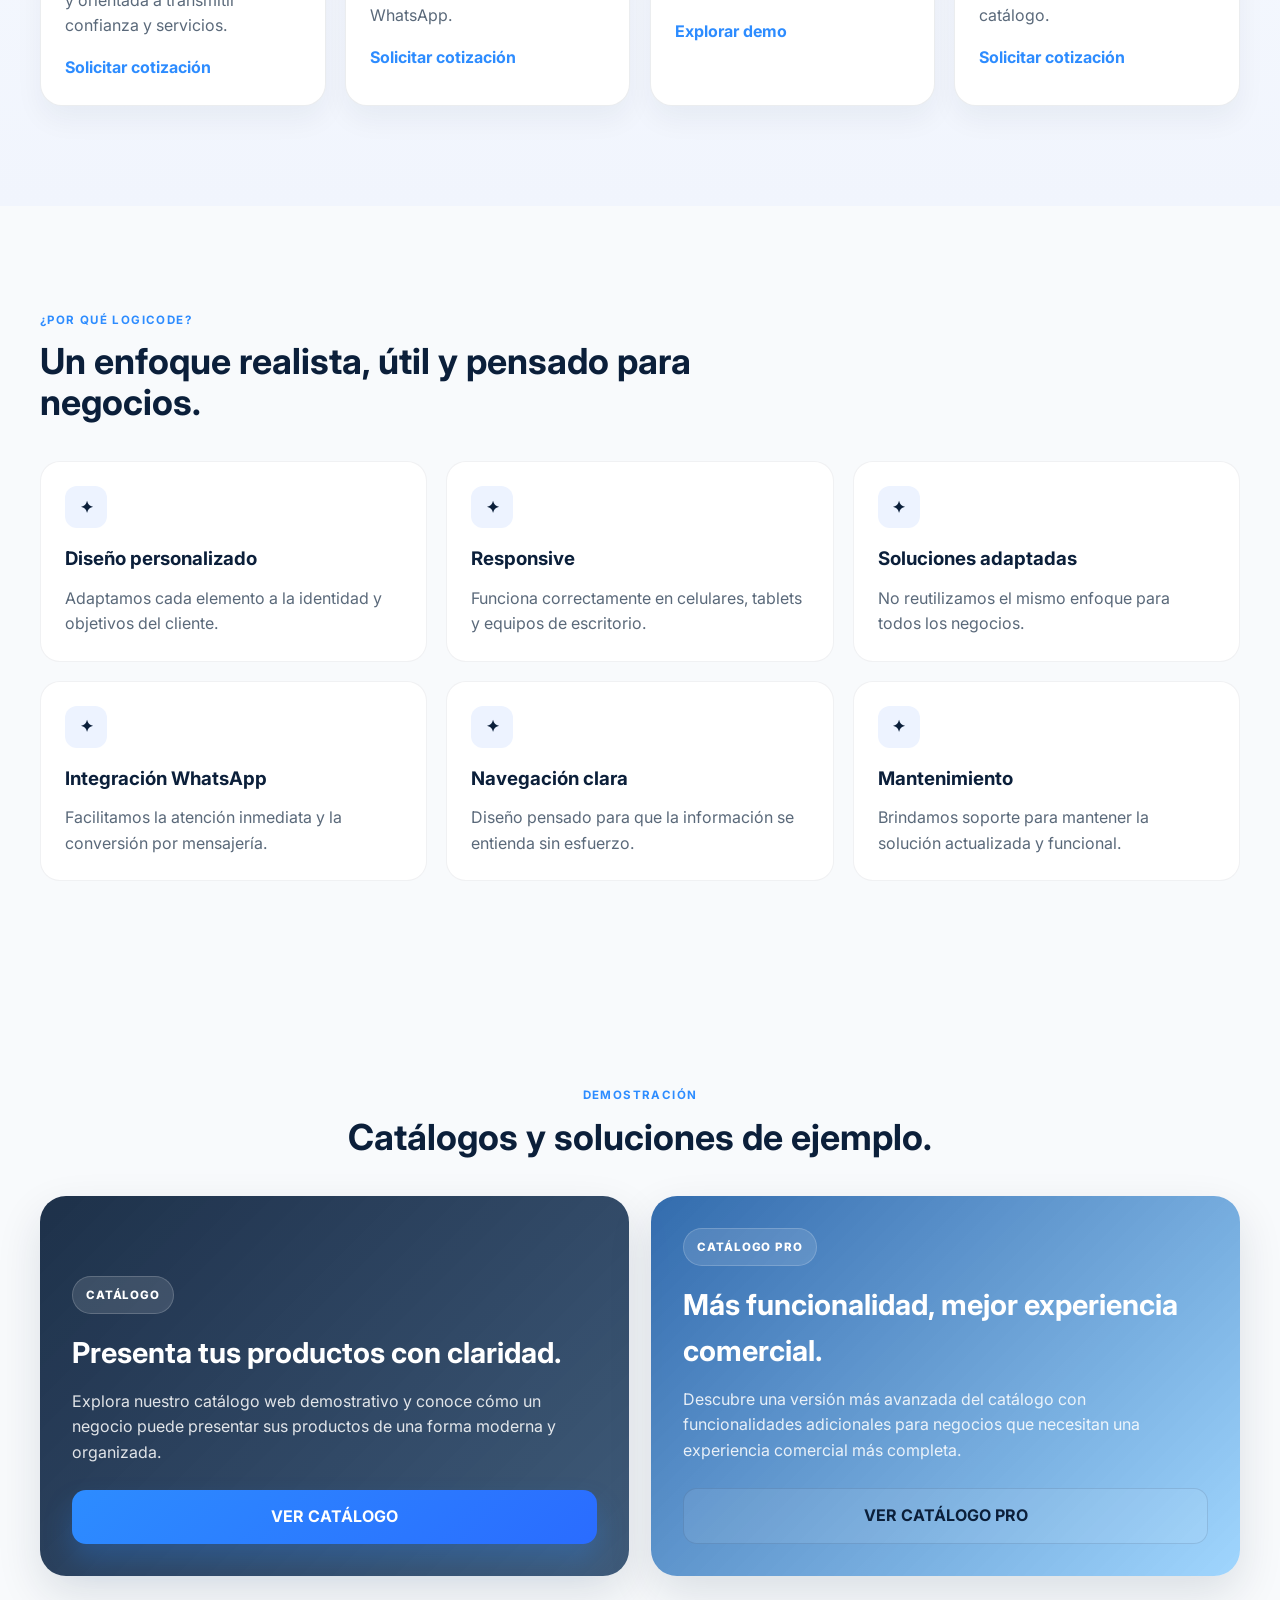
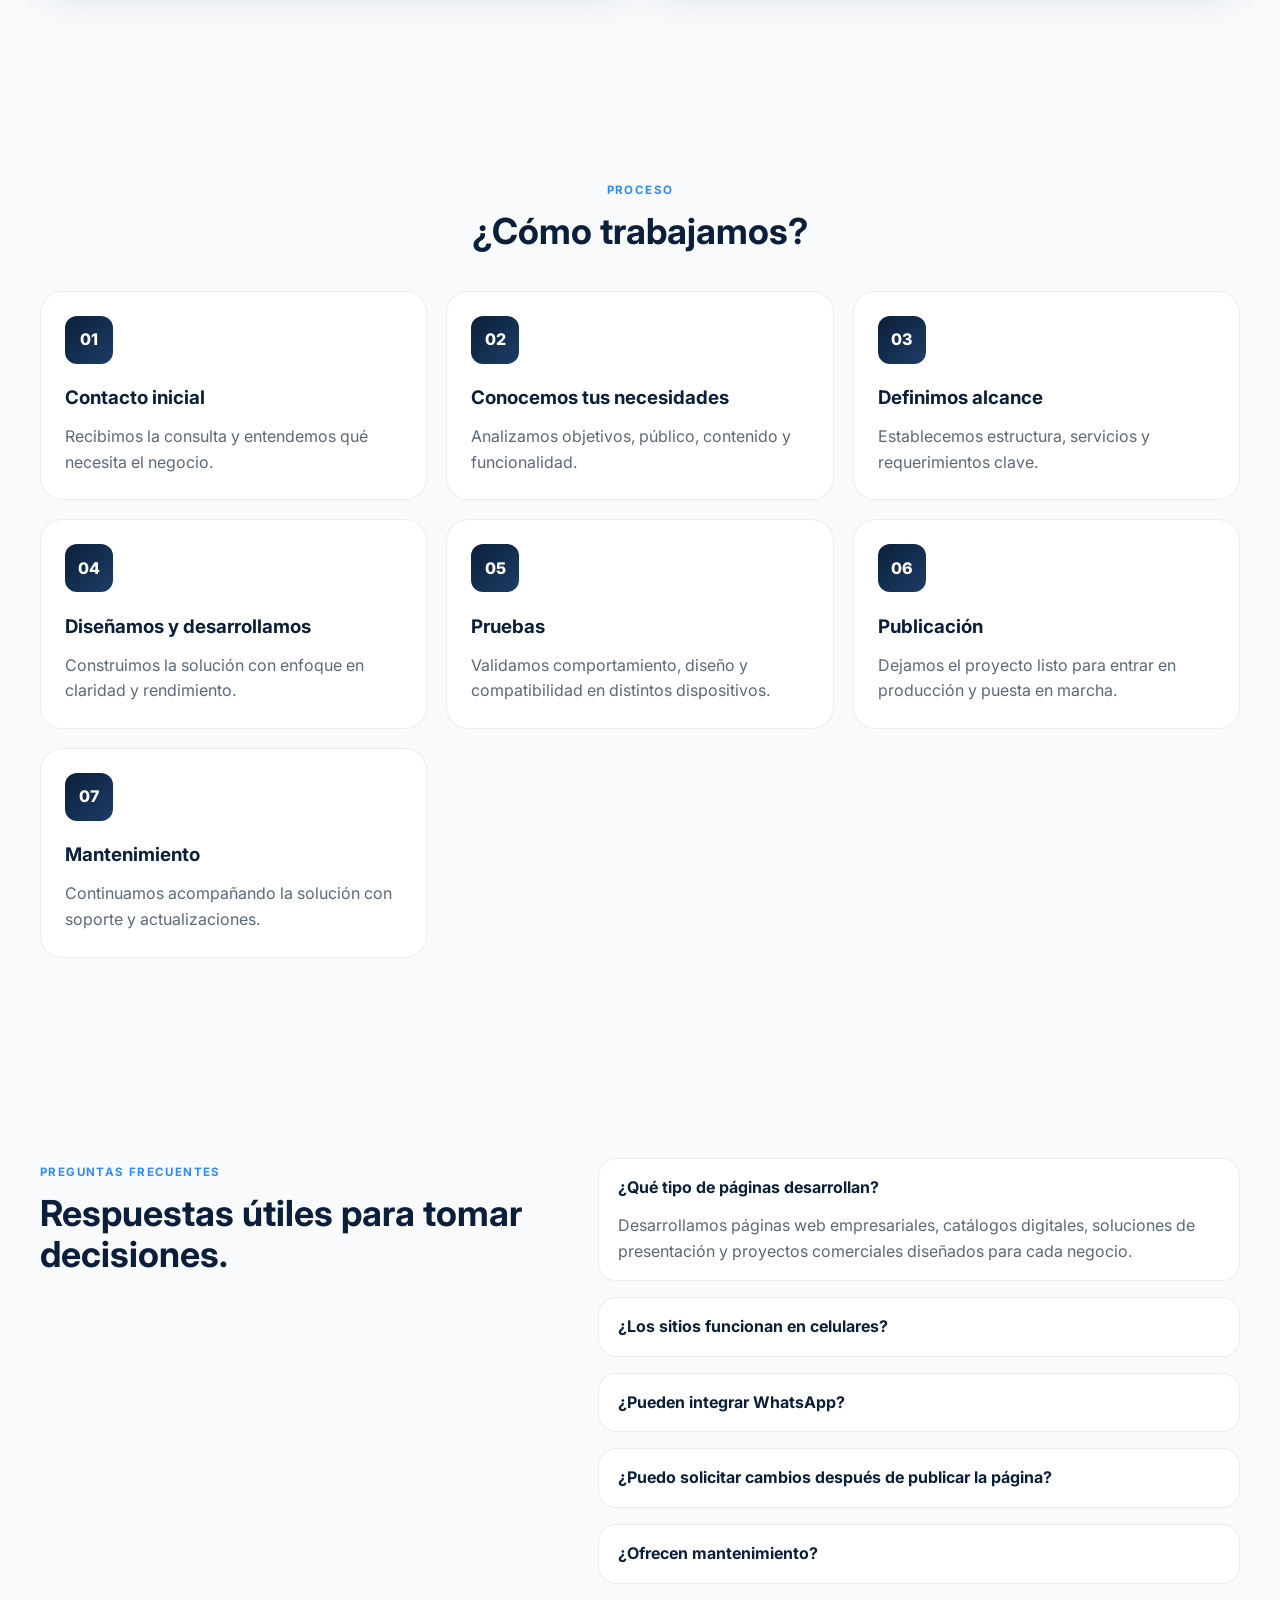
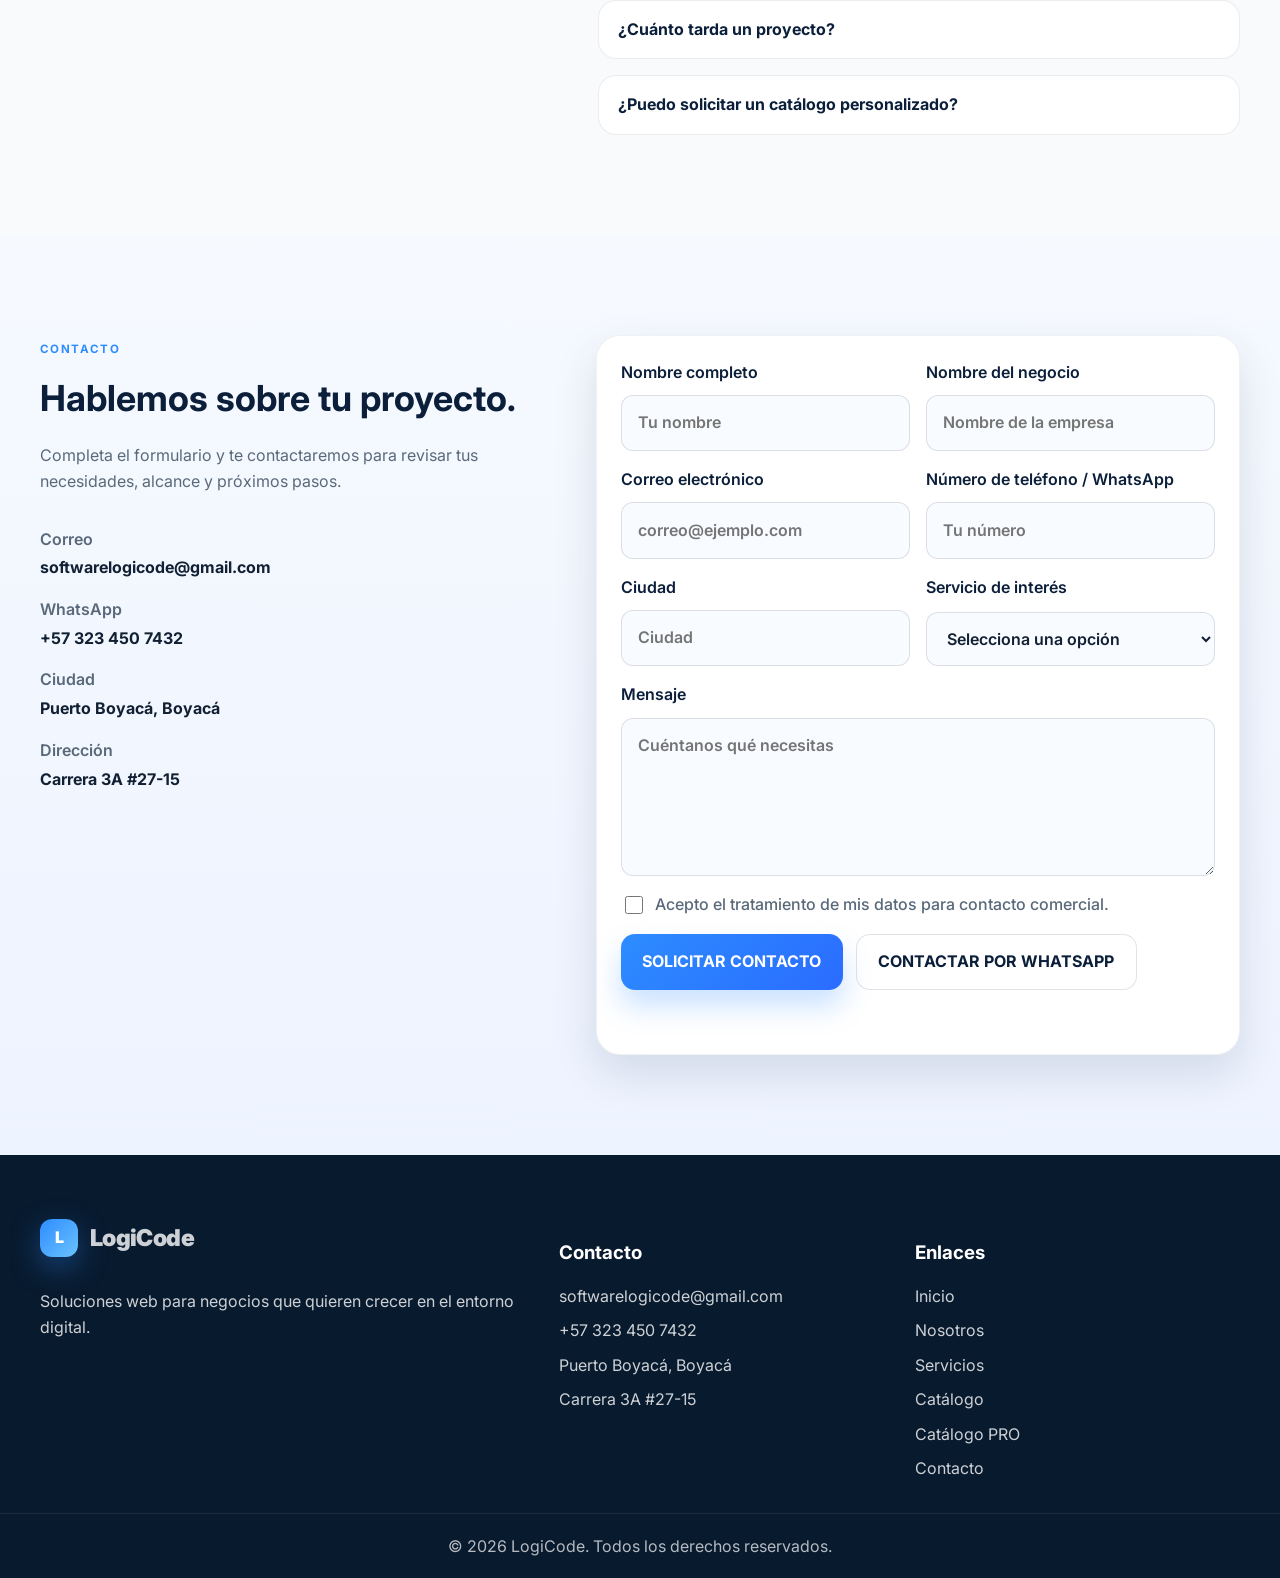
==== commit 771f64a5: "Actualizacion de direccion" ====
--- a/index.html
+++ b/index.html
@@ -159,11 +159,11 @@
                 </div>
                 <div>
                   <span>Horario</span>
-                  <strong>[HORARIO DE ATENCIÓN]</strong>
+                  <strong>Lunes a Viernes de 07:00 Am a 06:00 Pm</strong>
                 </div>
                 <div>
                   <span>Dirección</span>
-                  <strong>MI_DIRECCION</strong>
+                  <strong>Carrera 3A #27 - 15</strong>
                 </div>
               </div>
             </div>
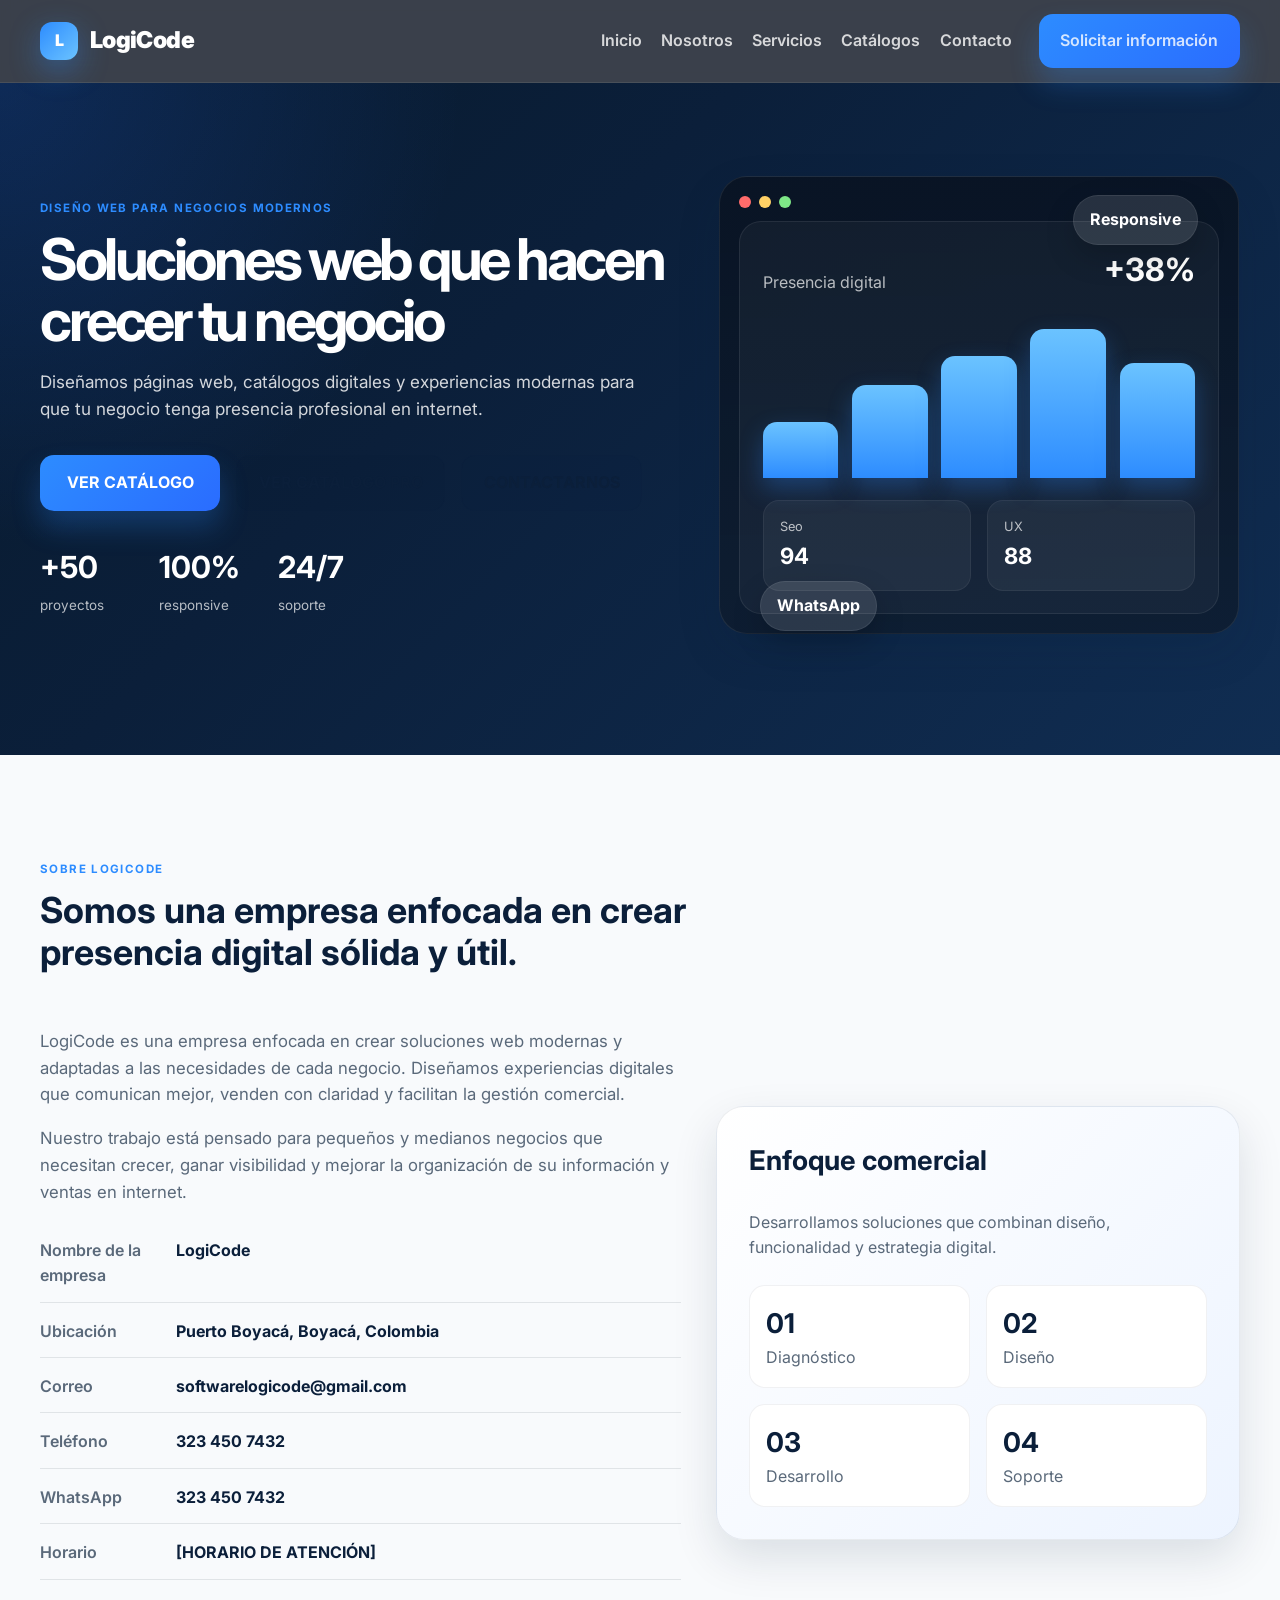
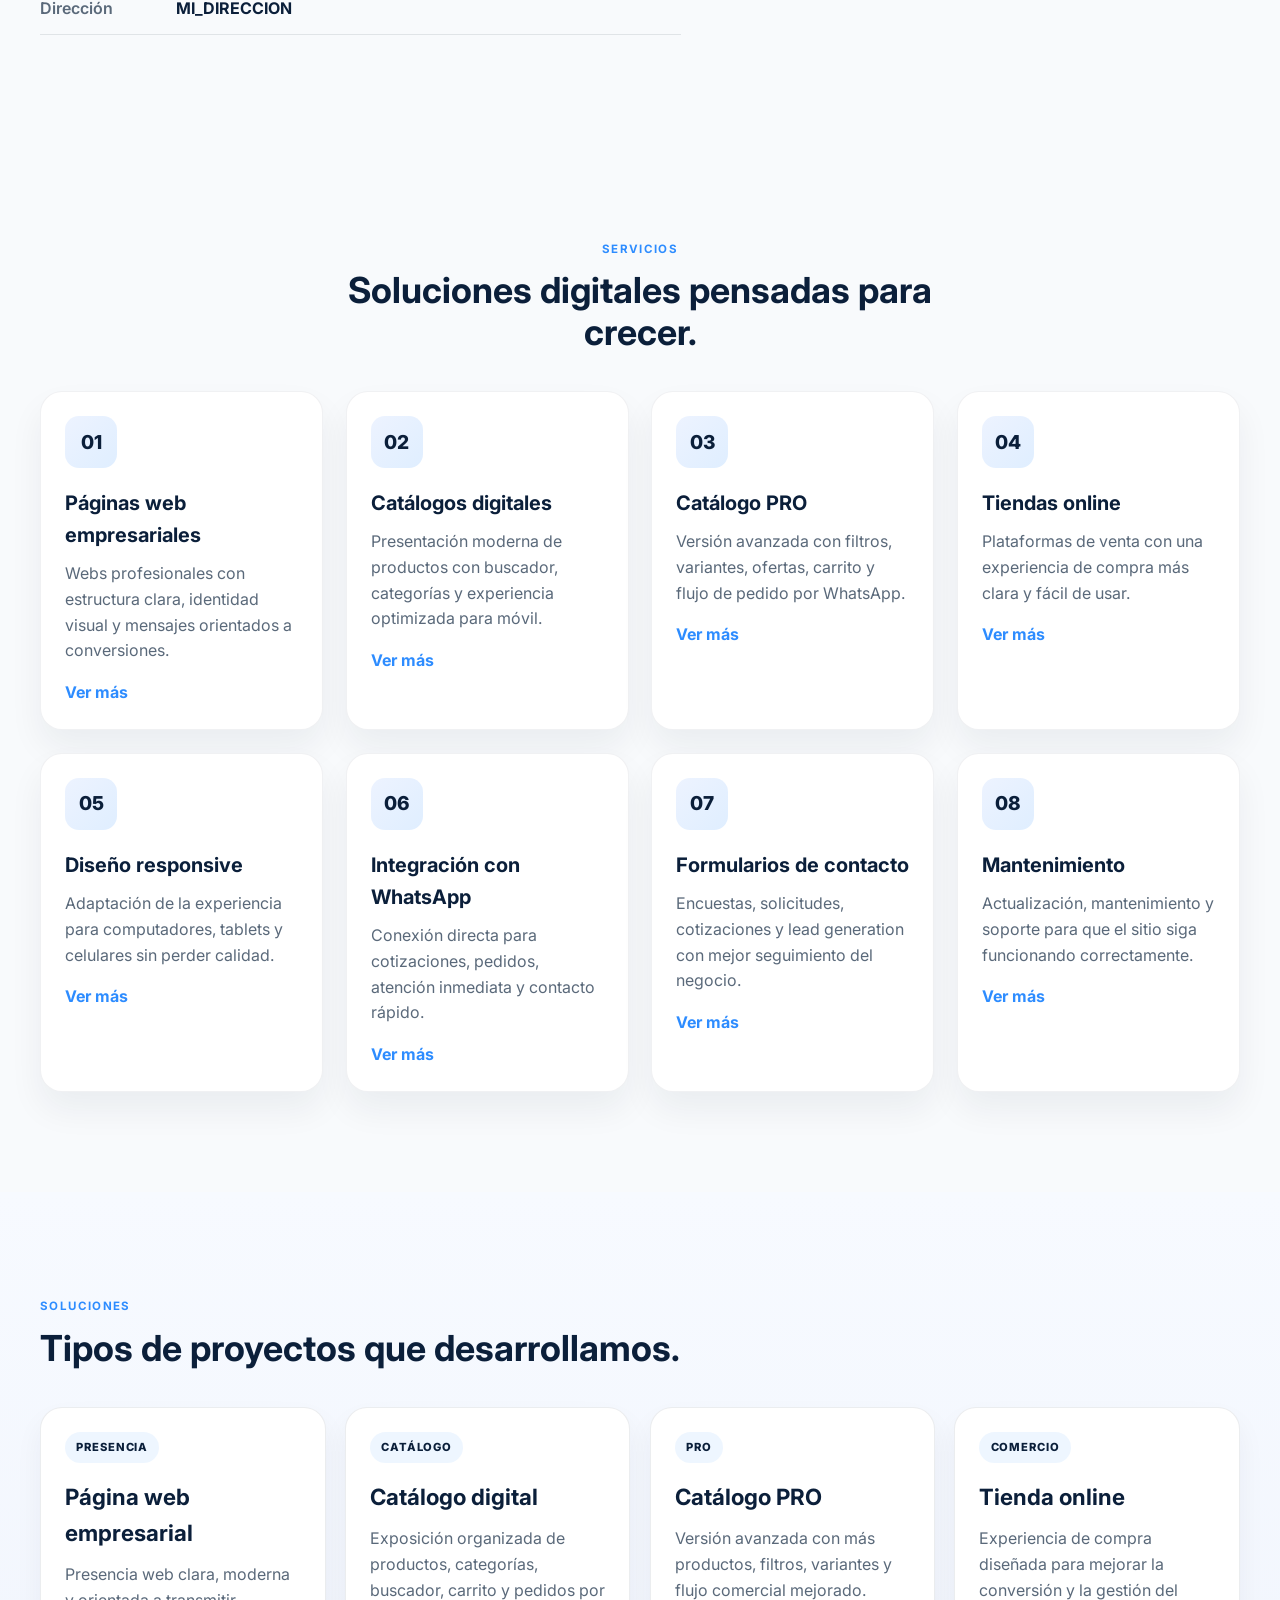
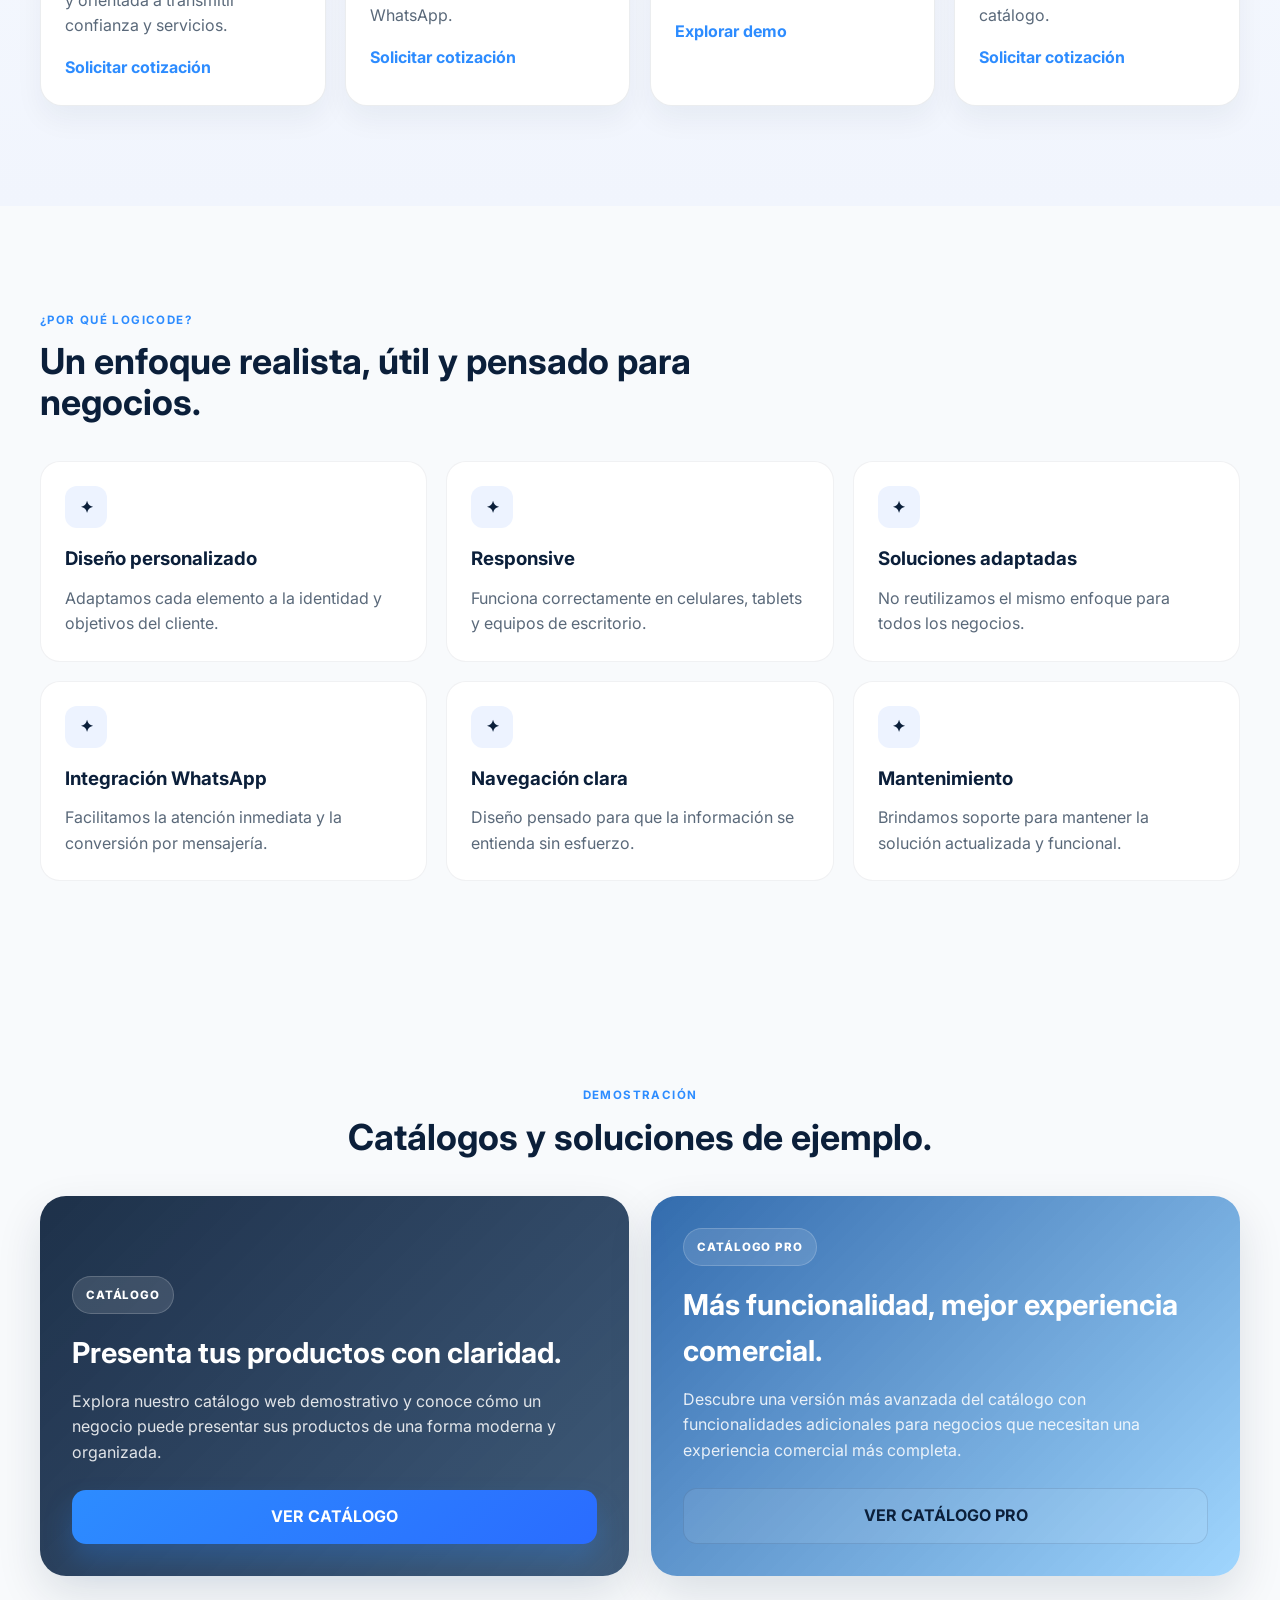
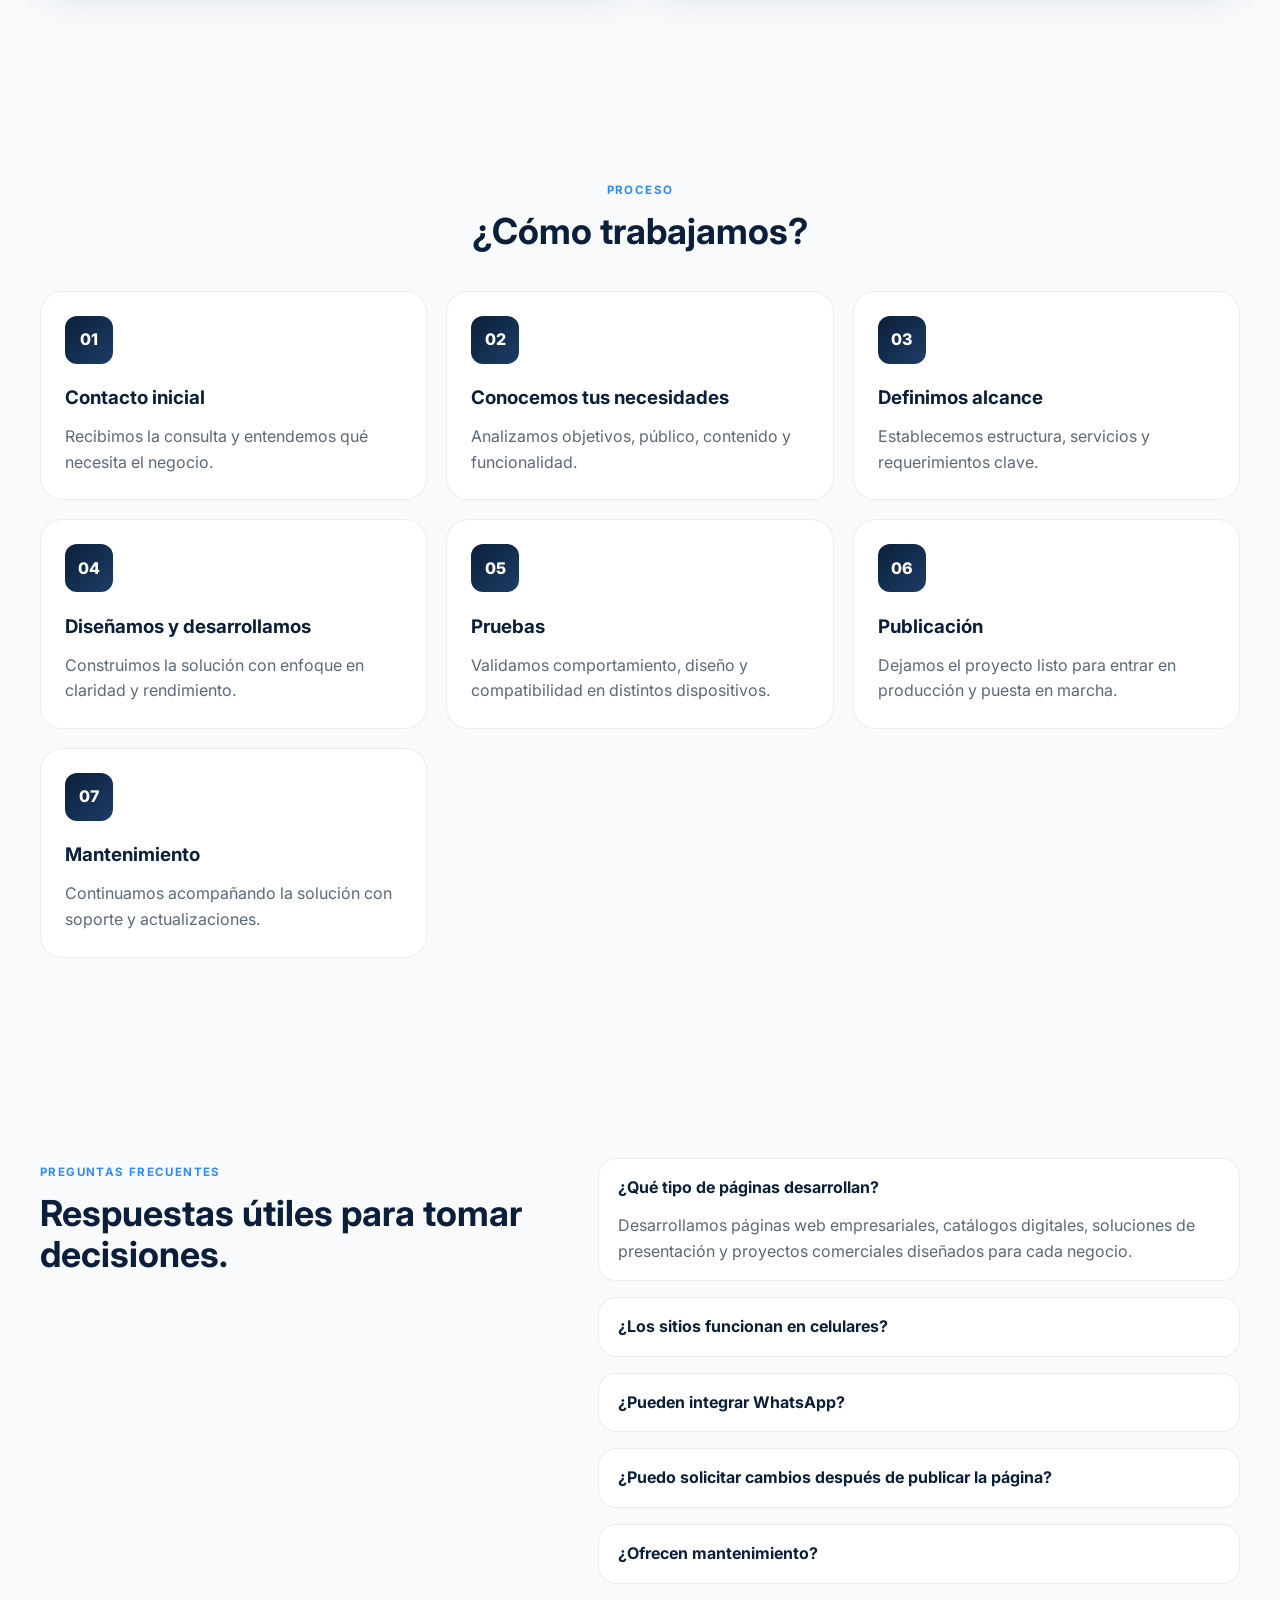
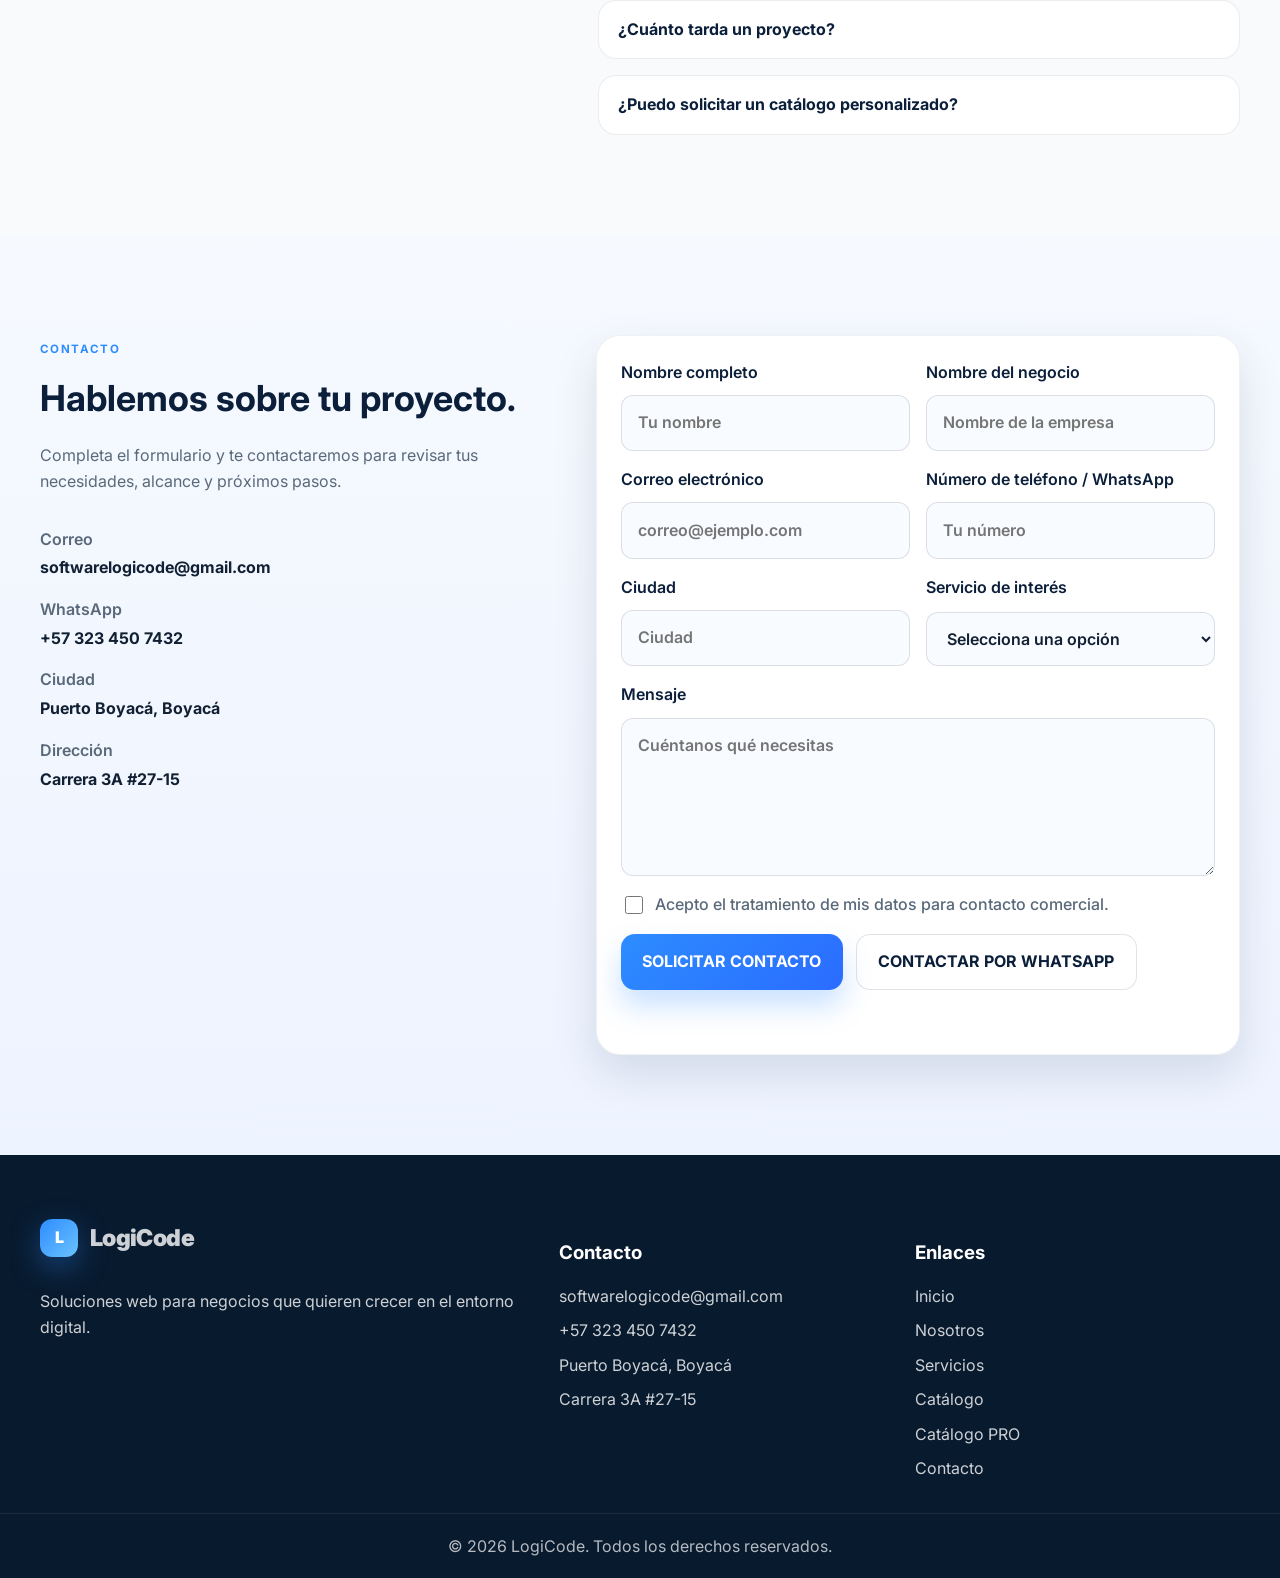
==== commit 16db2da7: "Actualizacion 1" ====
--- a/index.html
+++ b/index.html
@@ -64,12 +64,18 @@
             <div class="hero-actions">
               <a
                 class="btn btn-primary"
-                href="https://mazosam69-source.github.io/tienda-online-prueba/"
+                href="https://mazosam69-source.github.io/CATALOGO/"
                 target="_blank"
                 rel="noopener noreferrer"
                 >VER CATÁLOGO</a
               >
-              <a class="btn btn-secondary" href="catalogo-pro.html">VER CATÁLOGO PRO</a>
+              <a
+                class="btn btn-secondary"
+                href="https://mazosam69-source.github.io/CATALOGOPRO/catalogo-pro.html#productos"
+                target="_blank"
+                rel="noopener noreferrer"
+                >VER CATÁLOGO PRO</a
+              >
               <a class="btn btn-ghost" href="#contacto">CONTACTARNOS</a>
             </div>
 
@@ -159,11 +165,11 @@
                 </div>
                 <div>
                   <span>Horario</span>
-                  <strong>Lunes a Viernes de 07:00 Am a 06:00 Pm</strong>
+                  <strong>[HORARIO DE ATENCIÓN]</strong>
                 </div>
                 <div>
                   <span>Dirección</span>
-                  <strong>Carrera 3A #27 - 15</strong>
+                  <strong>MI_DIRECCION</strong>
                 </div>
               </div>
             </div>
@@ -361,7 +367,7 @@
               </p>
               <a
                 class="btn btn-primary"
-                href="https://mazosam69-source.github.io/tienda-online-prueba/"
+                href="https://mazosam69-source.github.io/CATALOGO/"
                 target="_blank"
                 rel="noopener noreferrer"
                 >VER CATÁLOGO</a
@@ -375,7 +381,13 @@
                 Descubre una versión más avanzada del catálogo con funcionalidades adicionales para negocios que necesitan
                 una experiencia comercial más completa.
               </p>
-              <a class="btn btn-secondary" href="catalogo-pro.html">VER CATÁLOGO PRO</a>
+              <a
+                class="btn btn-secondary"
+                href="https://mazosam69-source.github.io/CATALOGOPRO/catalogo-pro.html#productos"
+                target="_blank"
+                rel="noopener noreferrer"
+                >VER CATÁLOGO PRO</a
+              >
             </article>
           </div>
         </div>
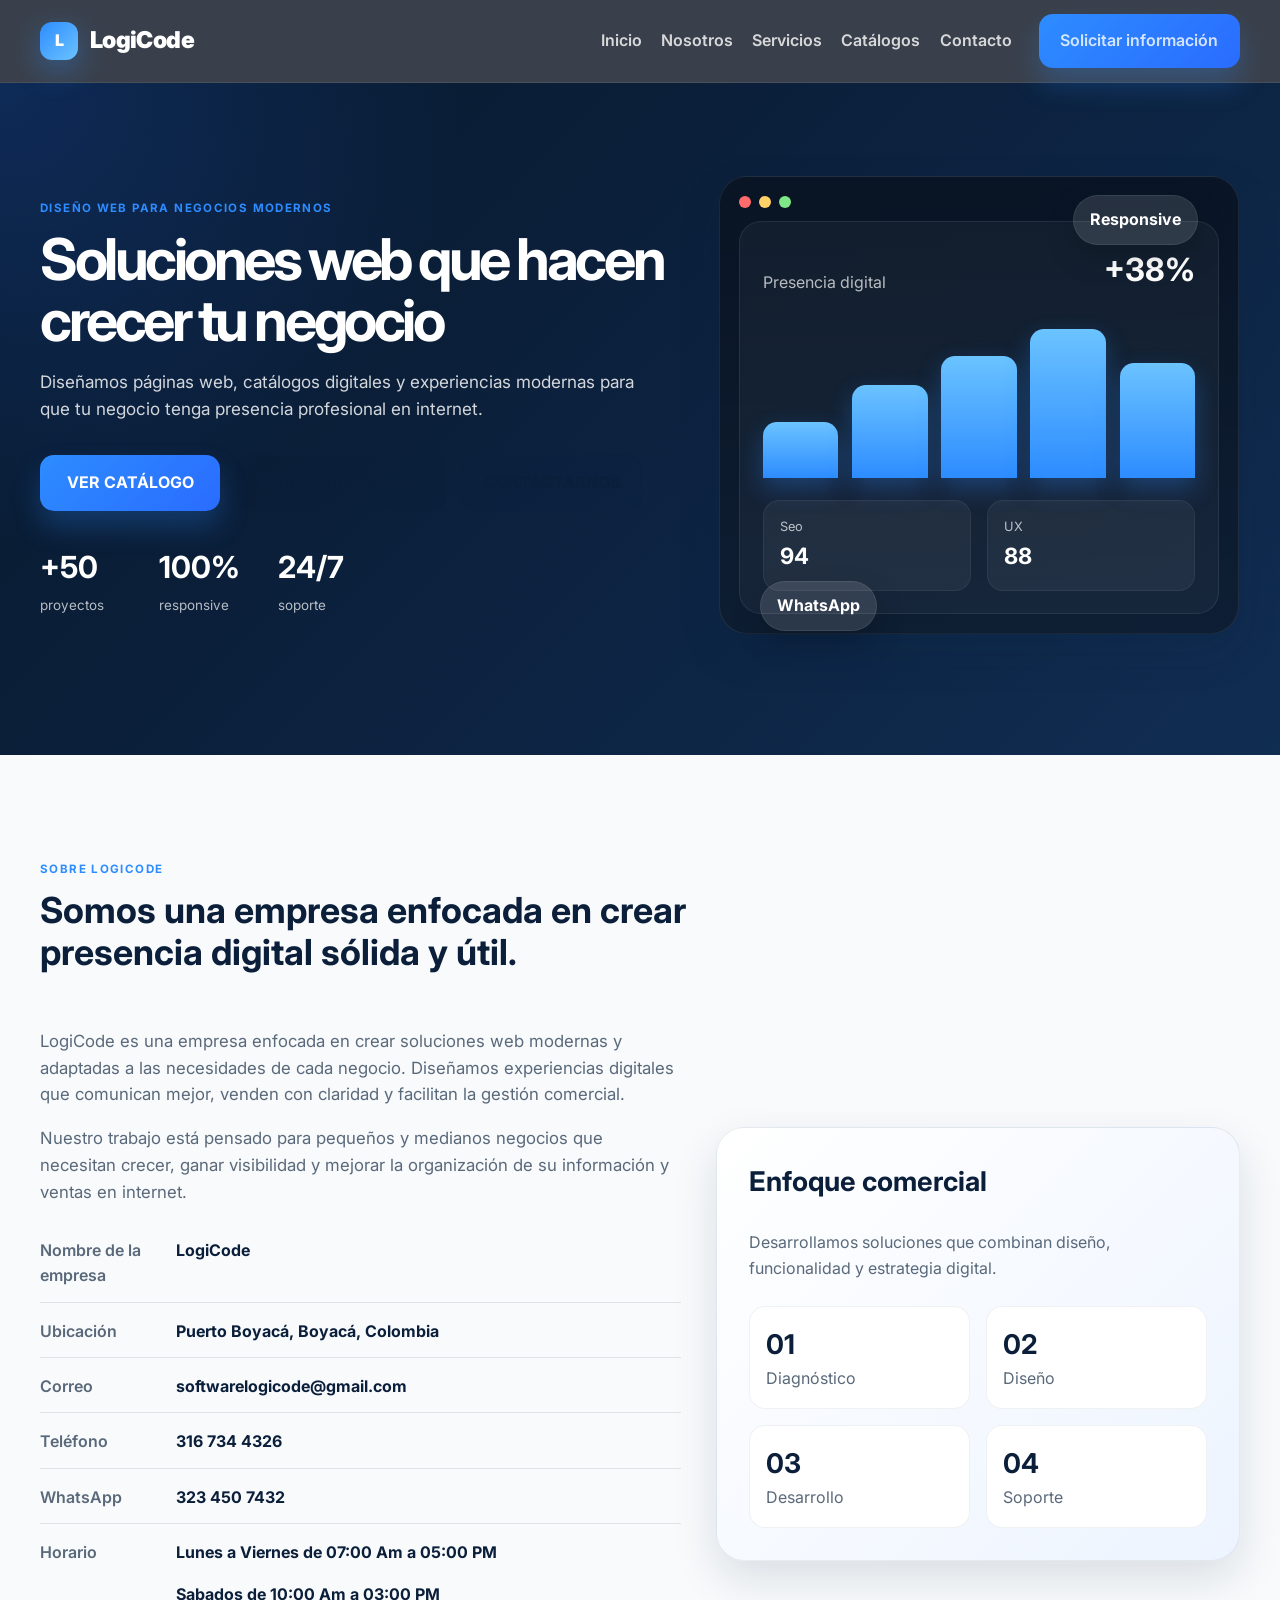
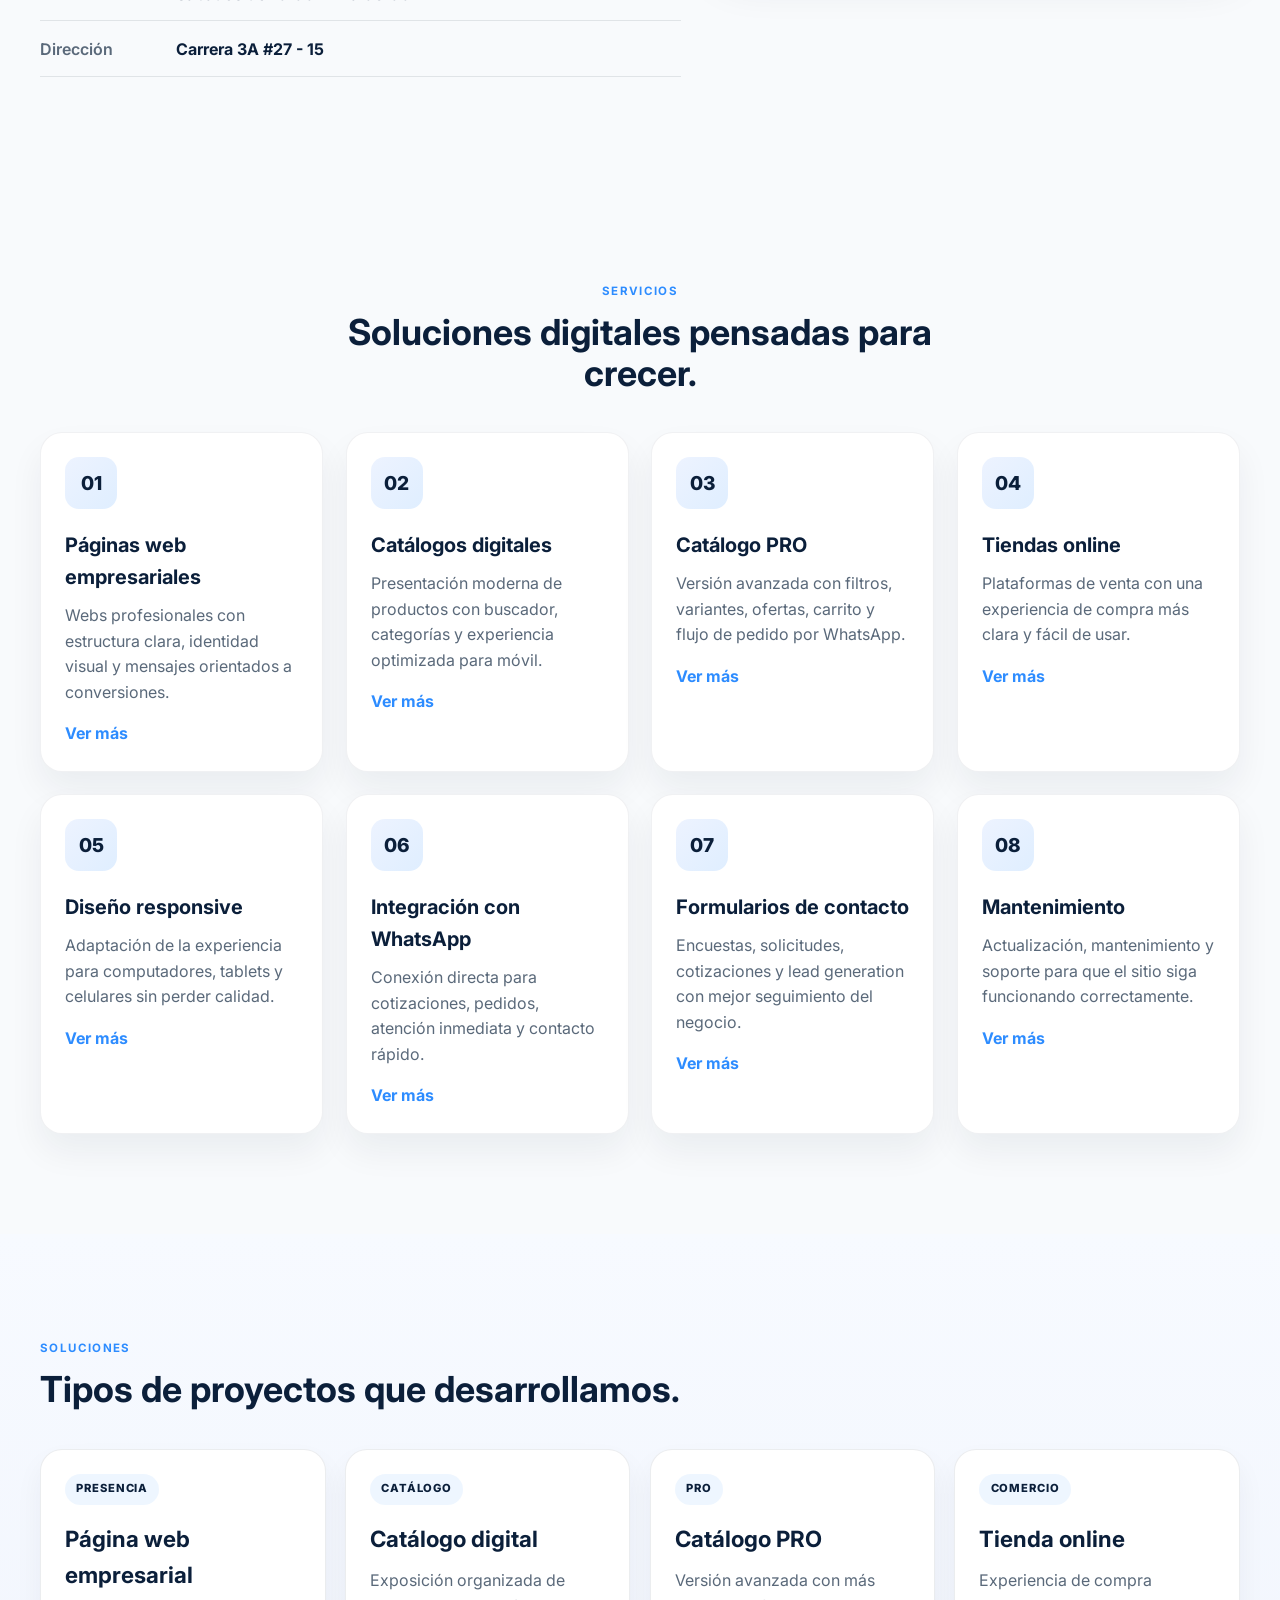
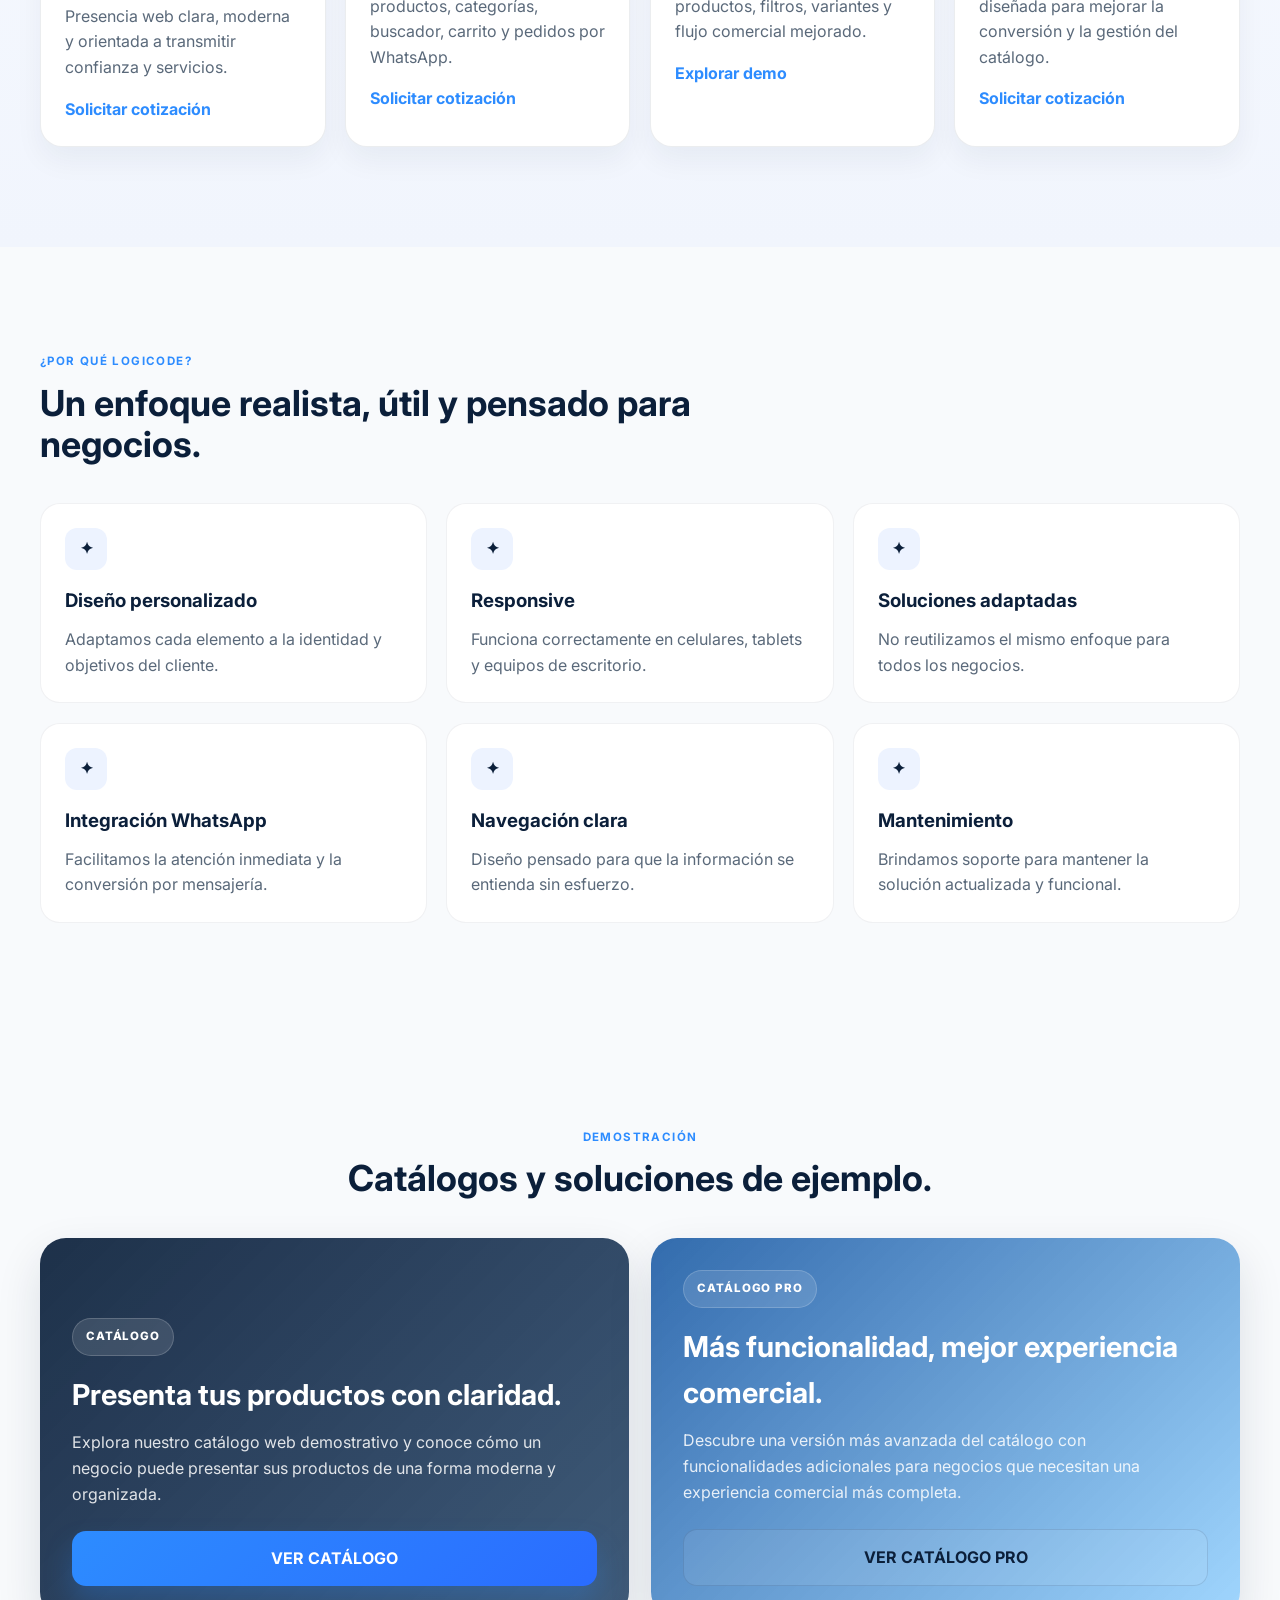
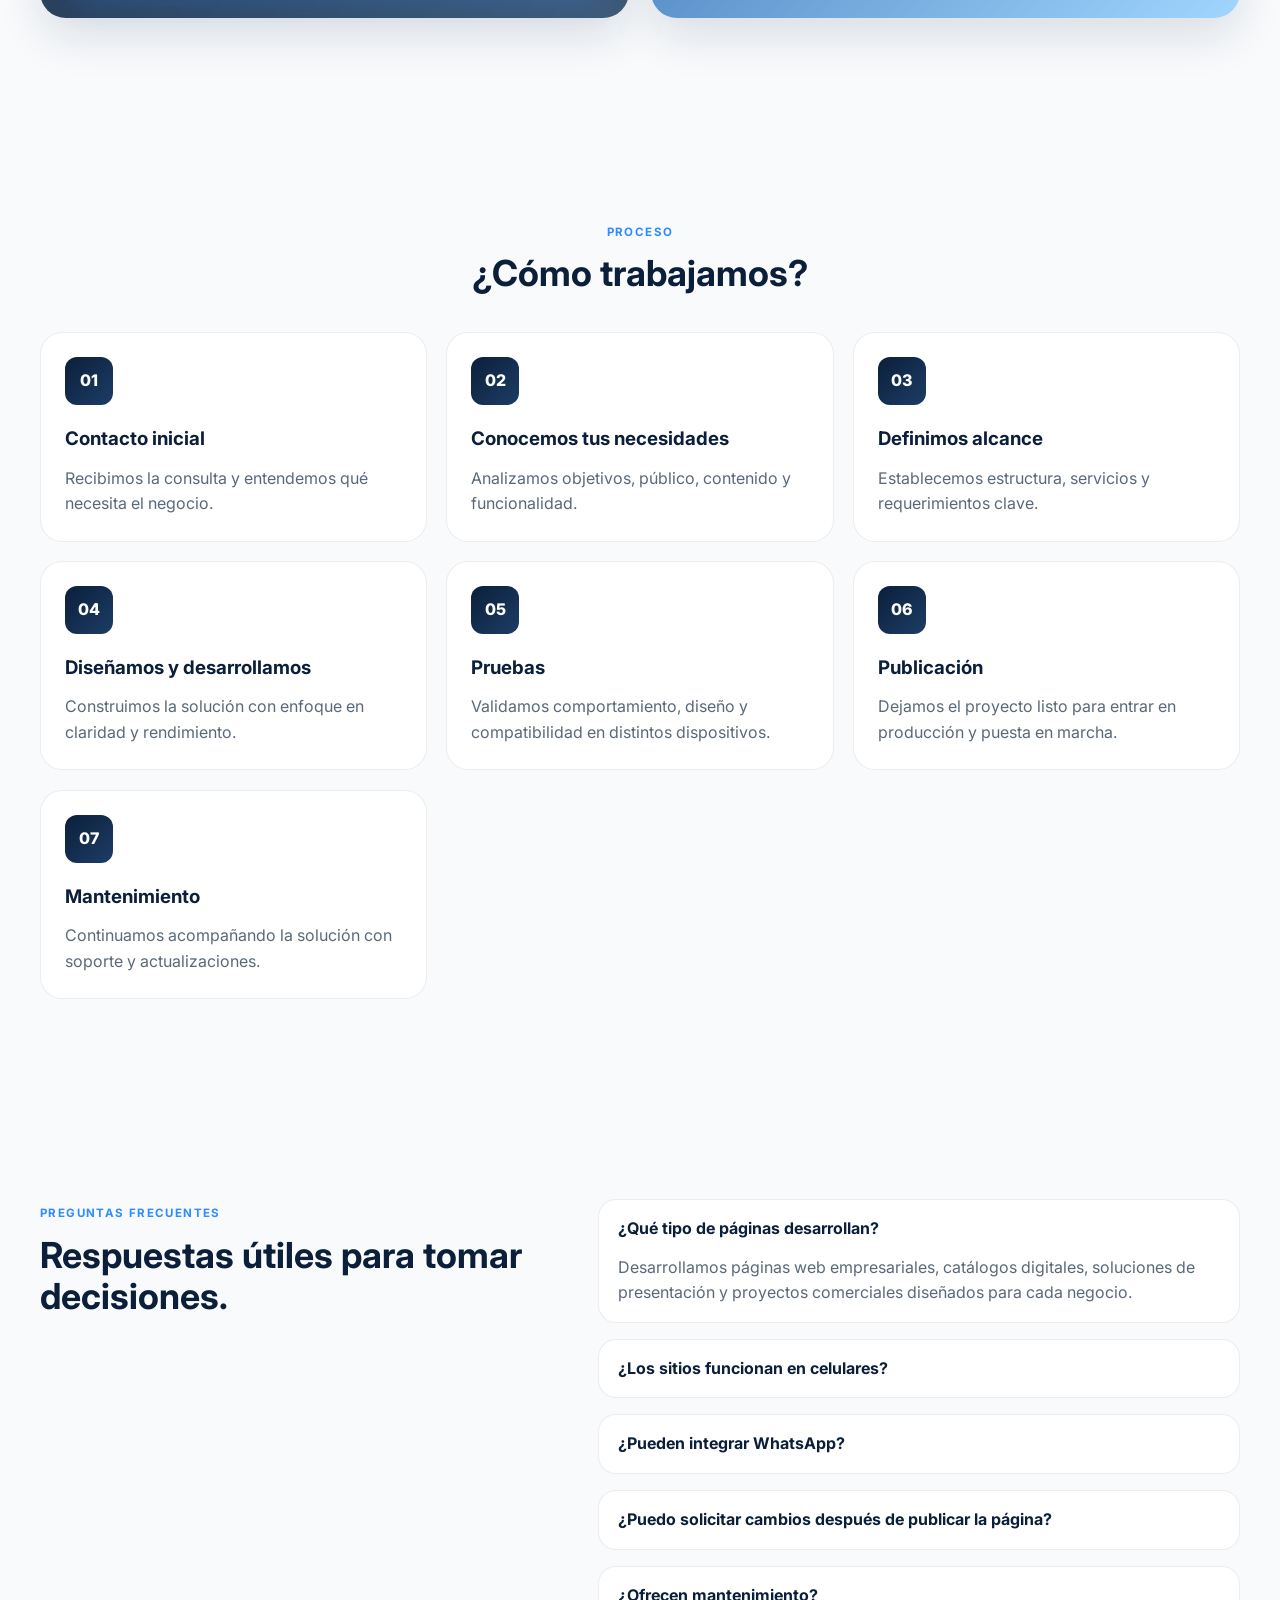
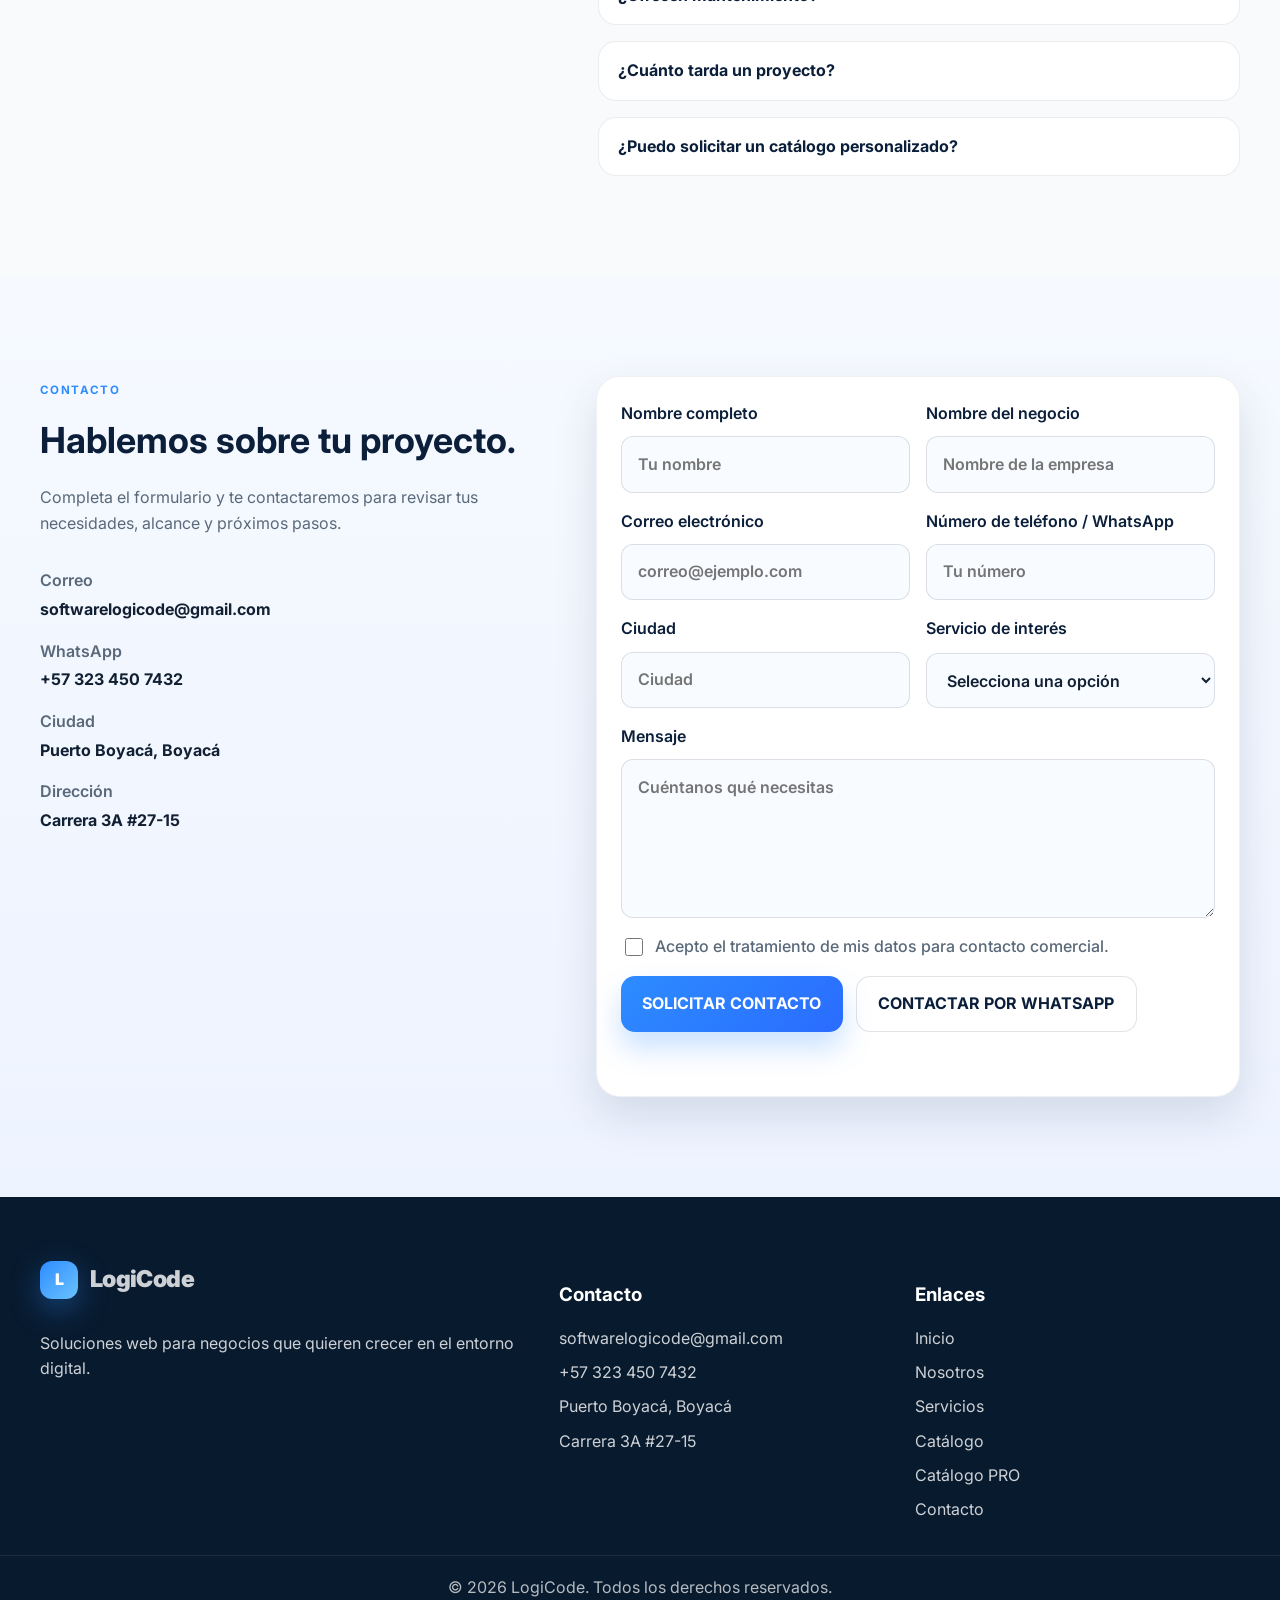
==== commit 1e3cd468: "Actualizacion 3" ====
--- a/index.html
+++ b/index.html
@@ -64,7 +64,7 @@
             <div class="hero-actions">
               <a
                 class="btn btn-primary"
-                href="https://mazosam69-source.github.io/CATALOGO/"
+                href="https://mazosam69-source.github.io/CATALOGOa/"
                 target="_blank"
                 rel="noopener noreferrer"
                 >VER CATÁLOGO</a
@@ -157,7 +157,7 @@
                 </div>
                 <div>
                   <span>Teléfono</span>
-                  <strong>323 450 7432</strong>
+                  <strong>316 734 4326</strong>
                 </div>
                 <div>
                   <span>WhatsApp</span>
@@ -165,11 +165,12 @@
                 </div>
                 <div>
                   <span>Horario</span>
-                  <strong>[HORARIO DE ATENCIÓN]</strong>
+                  <strong>Lunes a Viernes de 07:00 Am a 05:00 PM </strong> <br>
+                  <strong>Sabados de 10:00 Am a 03:00 PM </strong>
                 </div>
                 <div>
                   <span>Dirección</span>
-                  <strong>MI_DIRECCION</strong>
+                  <strong>Carrera 3A #27 - 15</strong>
                 </div>
               </div>
             </div>
@@ -367,7 +368,7 @@
               </p>
               <a
                 class="btn btn-primary"
-                href="https://mazosam69-source.github.io/CATALOGO/"
+                href="https://mazosam69-source.github.io/CATALOGOa/"
                 target="_blank"
                 rel="noopener noreferrer"
                 >VER CATÁLOGO</a
